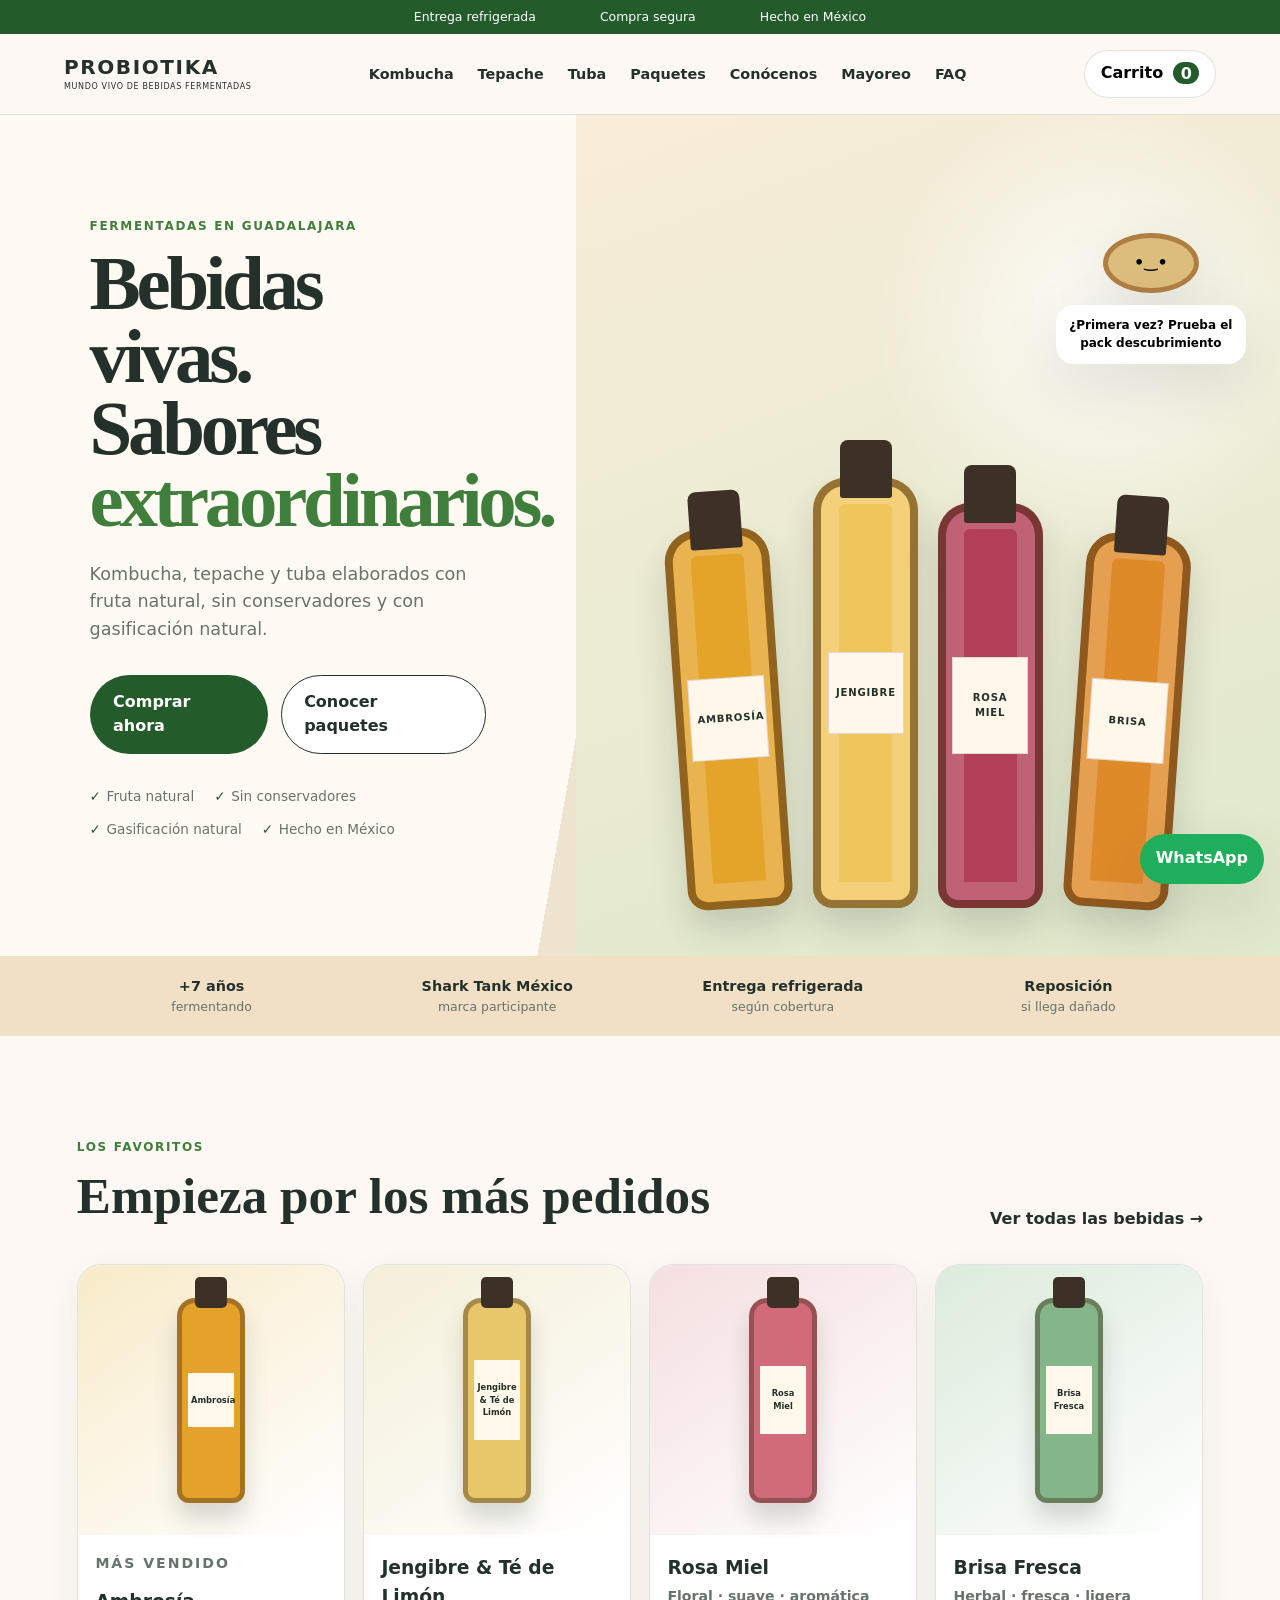
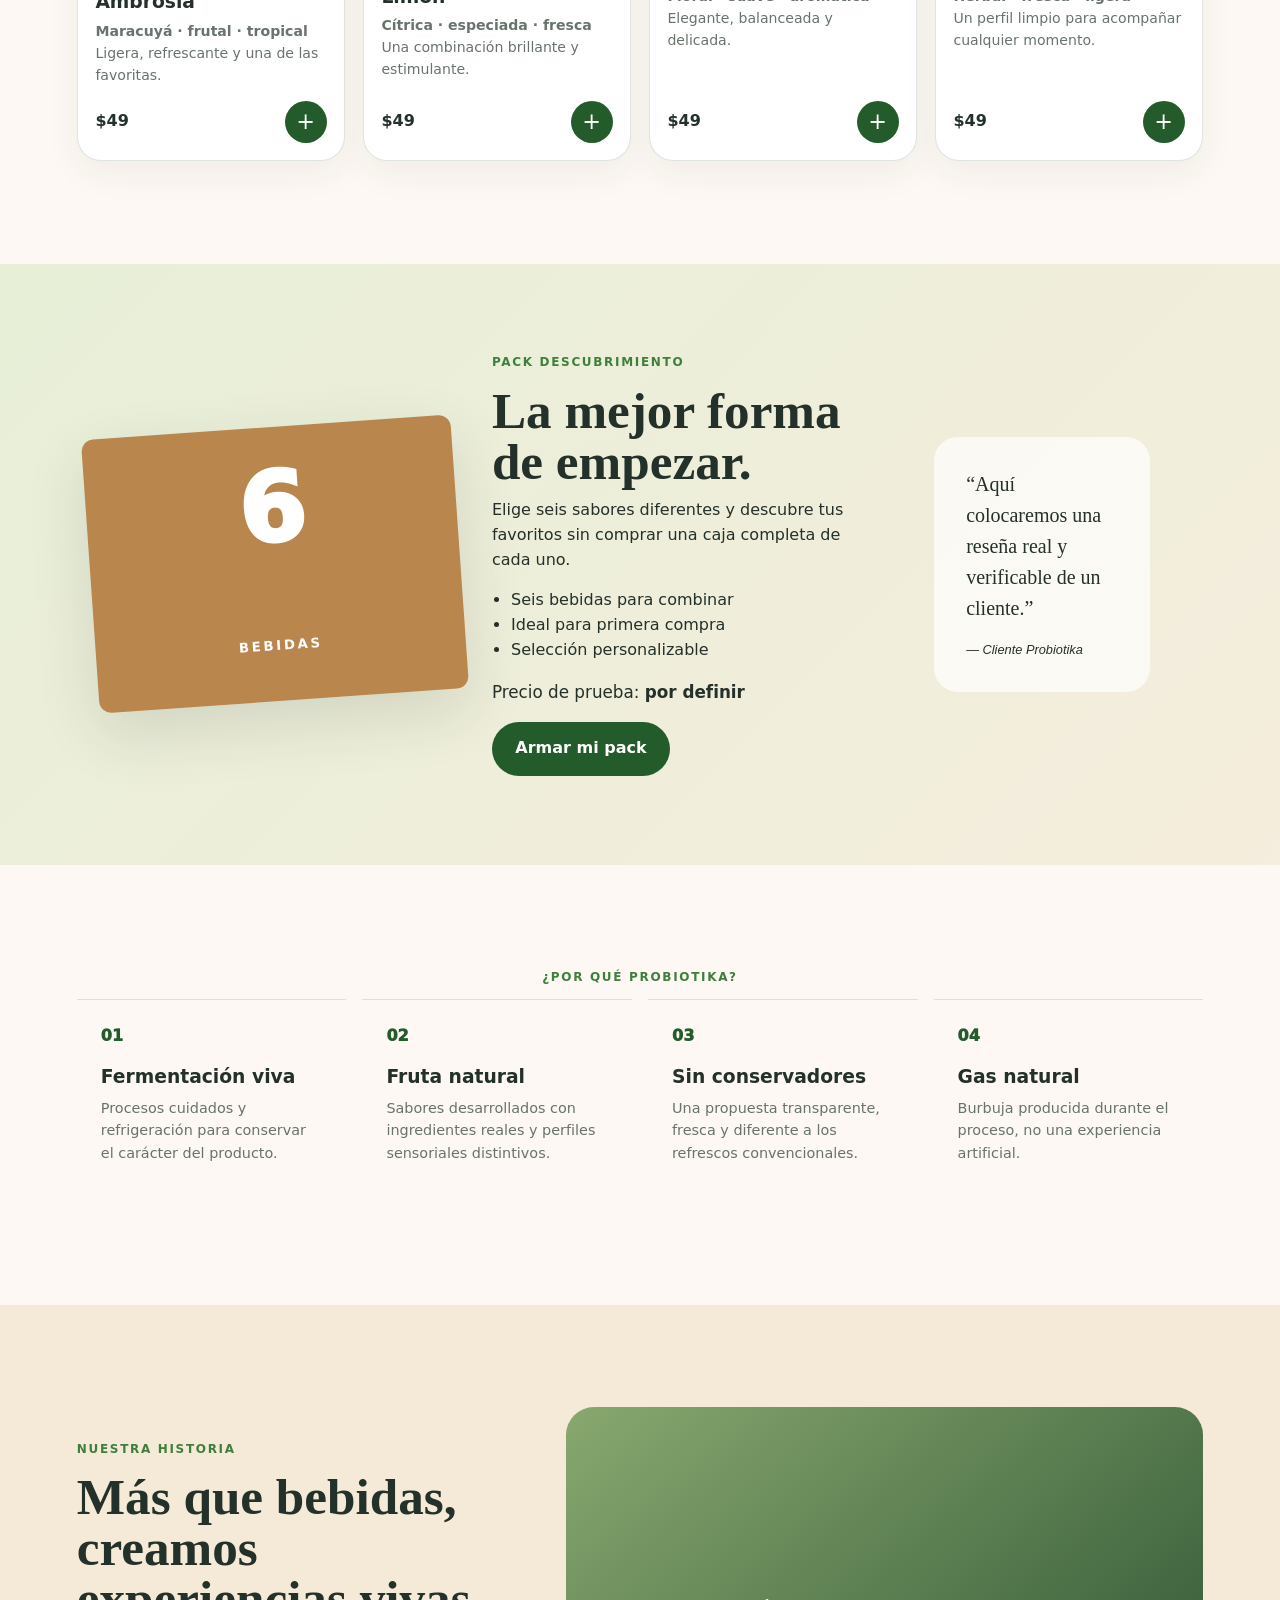
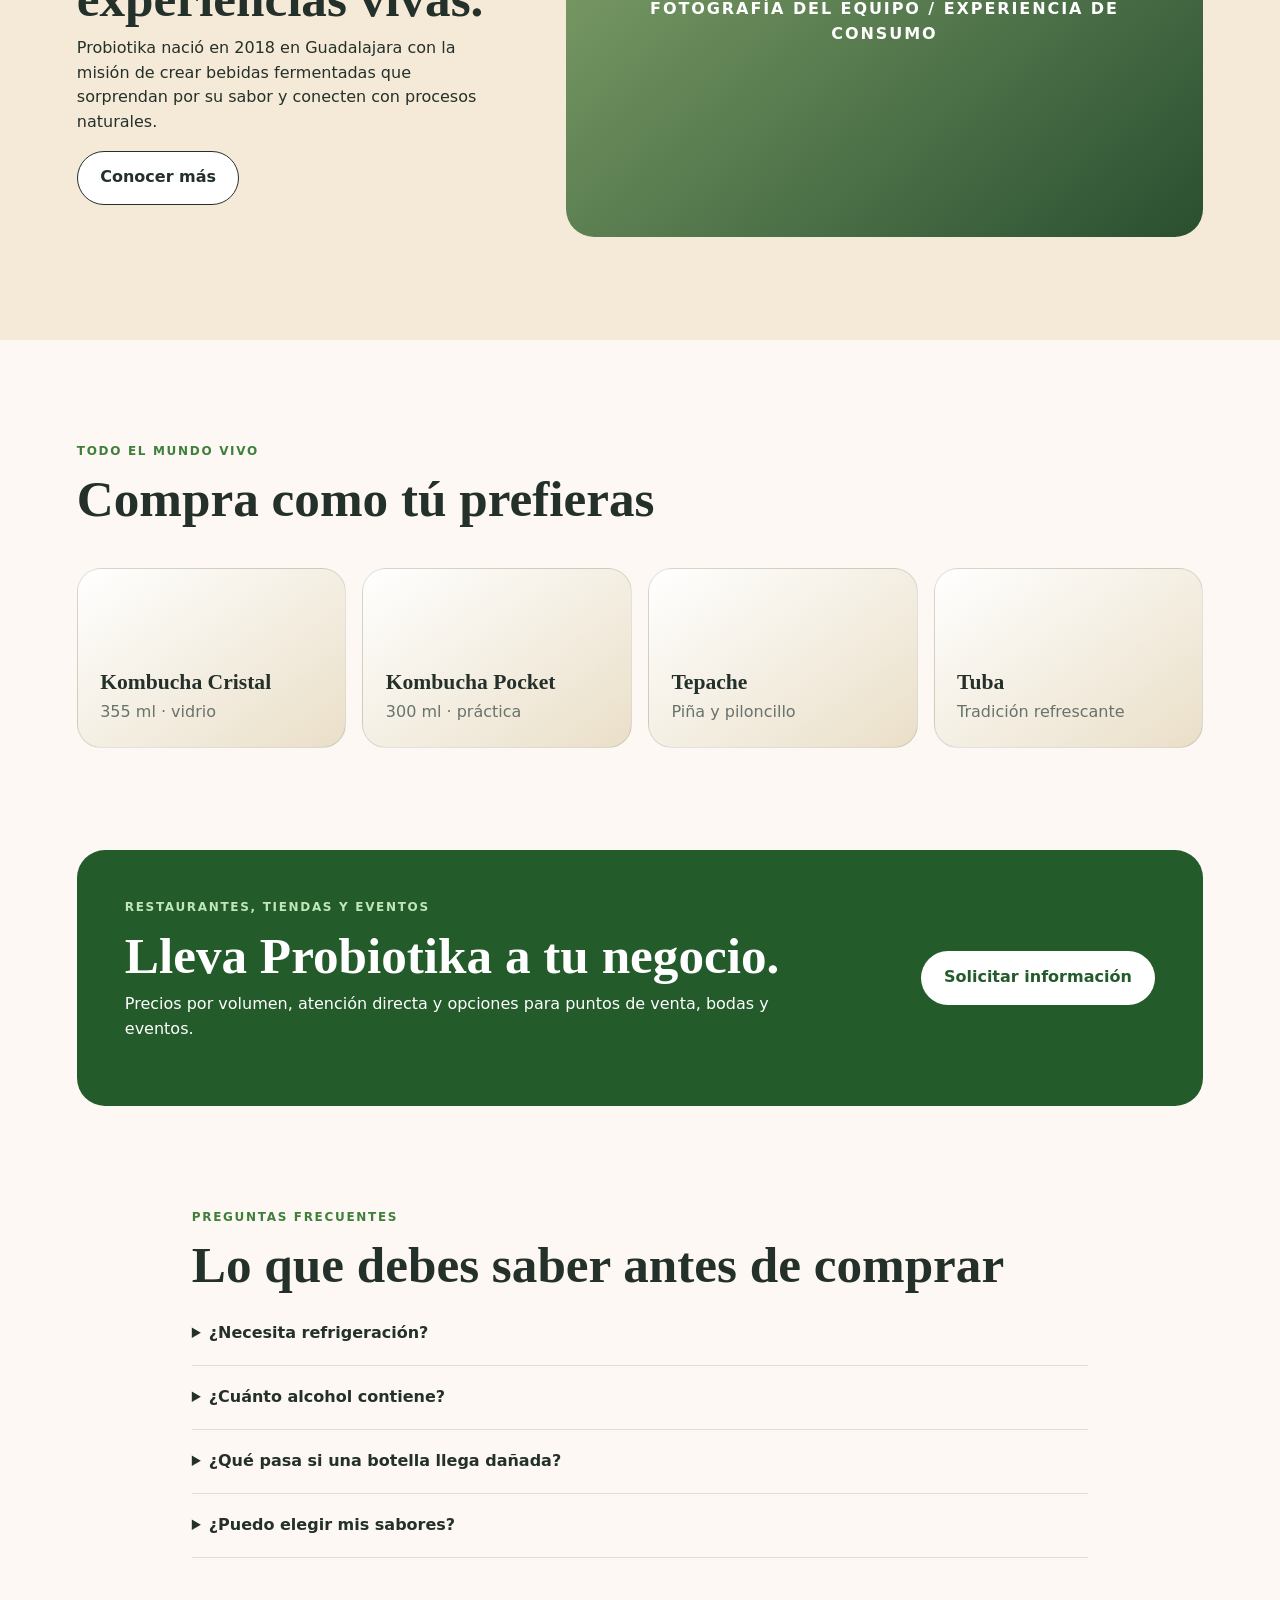
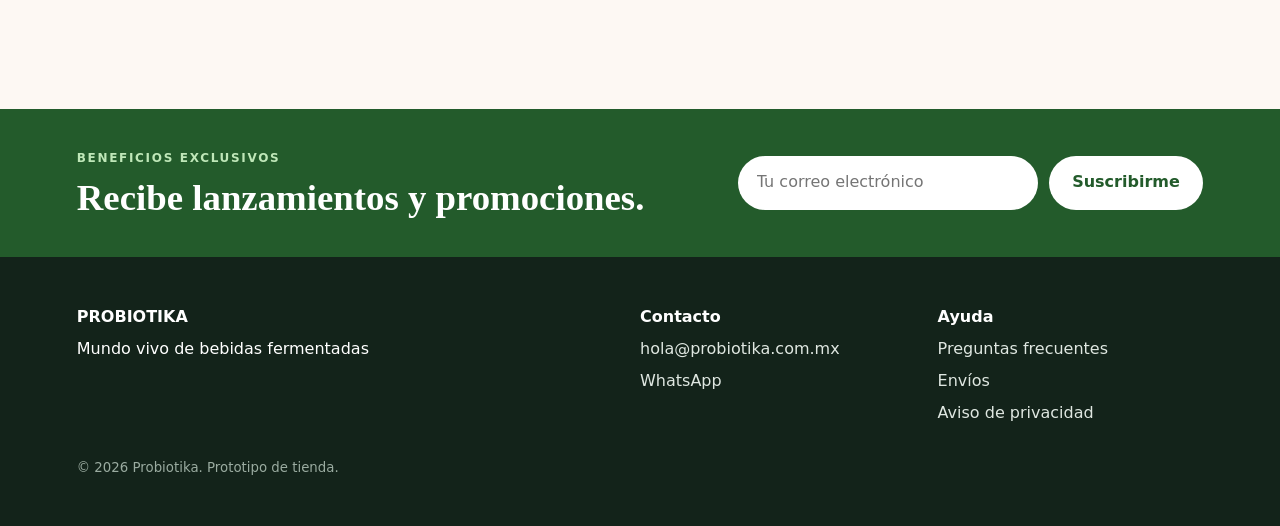
==== index.html @ bc0b6d1f "Primera versión tienda Probiotika" ====
<!doctype html>
<html lang="es-MX">
<head>
  <meta charset="utf-8">
  <meta name="viewport" content="width=device-width,initial-scale=1">
  <meta name="theme-color" content="#235b2b">
  <title>Probiotika | Bebidas vivas, sabores extraordinarios</title>
  <meta name="description" content="Kombucha, tepache y bebidas fermentadas elaboradas con fruta natural, sin conservadores y con gasificación natural.">
  <meta property="og:title" content="Probiotika | Bebidas vivas">
  <meta property="og:description" content="Descubre kombucha, tepache y bebidas fermentadas mexicanas.">
  <meta property="og:type" content="website">
  <link rel="stylesheet" href="assets/css/styles.css">
  <script defer src="assets/js/app.js"></script>
</head>
<body>
  <a class="skip-link" href="#contenido">Saltar al contenido</a>

  <div class="announcement">
    <span>Entrega refrigerada</span>
    <span>Compra segura</span>
    <span>Hecho en México</span>
  </div>

  <header class="site-header">
    <a class="brand" href="#inicio" aria-label="Probiotika, inicio">
      <strong>PROBIOTIKA</strong>
      <small>MUNDO VIVO DE BEBIDAS FERMENTADAS</small>
    </a>

    <button class="menu-button" id="menuButton" aria-expanded="false" aria-controls="mainNav">☰</button>

    <nav id="mainNav" class="main-nav" aria-label="Navegación principal">
      <a href="#favoritos">Kombucha</a>
      <a href="#categorias">Tepache</a>
      <a href="#categorias">Tuba</a>
      <a href="#pack">Paquetes</a>
      <a href="#historia">Conócenos</a>
      <a href="#mayoreo">Mayoreo</a>
      <a href="#faq">FAQ</a>
    </nav>

    <button class="cart-button" id="openCart" aria-label="Abrir carrito">
      Carrito <span id="cartCount">0</span>
    </button>
  </header>

  <main id="contenido">
    <section class="hero" id="inicio">
      <div class="hero-copy">
        <p class="eyebrow">FERMENTADAS EN GUADALAJARA</p>
        <h1>Bebidas vivas.<br>Sabores <em>extraordinarios.</em></h1>
        <p class="hero-description">
          Kombucha, tepache y tuba elaborados con fruta natural, sin conservadores
          y con gasificación natural.
        </p>

        <div class="hero-actions">
          <a class="button button-primary" href="#favoritos">Comprar ahora</a>
          <a class="button button-secondary" href="#pack">Conocer paquetes</a>
        </div>

        <ul class="hero-benefits" aria-label="Beneficios">
          <li>Fruta natural</li>
          <li>Sin conservadores</li>
          <li>Gasificación natural</li>
          <li>Hecho en México</li>
        </ul>
      </div>

      <div class="hero-visual" aria-label="Espacio para fotografía principal de botellas">
        <div class="bottle bottle-one"><span>AMBROSÍA</span></div>
        <div class="bottle bottle-two"><span>JENGIBRE</span></div>
        <div class="bottle bottle-three"><span>ROSA MIEL</span></div>
        <div class="bottle bottle-four"><span>BRISA</span></div>

        <button class="scobyto" id="scobyto" aria-label="Scobyto recomienda el pack descubrimiento">
          <span class="scobyto-face">•‿•</span>
          <span class="scobyto-message">¿Primera vez? Prueba el pack descubrimiento</span>
        </button>
      </div>
    </section>

    <section class="trust-strip" aria-label="Razones para confiar">
      <div><strong>+7 años</strong><span>fermentando</span></div>
      <div><strong>Shark Tank México</strong><span>marca participante</span></div>
      <div><strong>Entrega refrigerada</strong><span>según cobertura</span></div>
      <div><strong>Reposición</strong><span>si llega dañado</span></div>
    </section>

    <section class="section" id="favoritos">
      <div class="section-heading">
        <div>
          <p class="eyebrow">LOS FAVORITOS</p>
          <h2>Empieza por los más pedidos</h2>
        </div>
        <a href="#categorias">Ver todas las bebidas →</a>
      </div>

      <div class="product-grid" id="productGrid"></div>
    </section>

    <section class="pack-section" id="pack">
      <div class="pack-visual" aria-label="Espacio para fotografía del paquete descubrimiento">
        <div class="pack-box">
          <span>6</span>
          <small>BEBIDAS</small>
        </div>
      </div>
      <div class="pack-copy">
        <p class="eyebrow">PACK DESCUBRIMIENTO</p>
        <h2>La mejor forma de empezar.</h2>
        <p>Elige seis sabores diferentes y descubre tus favoritos sin comprar una caja completa de cada uno.</p>
        <ul>
          <li>Seis bebidas para combinar</li>
          <li>Ideal para primera compra</li>
          <li>Selección personalizable</li>
        </ul>
        <p class="pack-price">Precio de prueba: <strong>por definir</strong></p>
        <button class="button button-primary" data-add-pack>Armar mi pack</button>
      </div>
      <blockquote>
        “Aquí colocaremos una reseña real y verificable de un cliente.”
        <cite>— Cliente Probiotika</cite>
      </blockquote>
    </section>

    <section class="section benefits-section">
      <p class="eyebrow center">¿POR QUÉ PROBIOTIKA?</p>
      <div class="benefits-grid">
        <article><span>01</span><h3>Fermentación viva</h3><p>Procesos cuidados y refrigeración para conservar el carácter del producto.</p></article>
        <article><span>02</span><h3>Fruta natural</h3><p>Sabores desarrollados con ingredientes reales y perfiles sensoriales distintivos.</p></article>
        <article><span>03</span><h3>Sin conservadores</h3><p>Una propuesta transparente, fresca y diferente a los refrescos convencionales.</p></article>
        <article><span>04</span><h3>Gas natural</h3><p>Burbuja producida durante el proceso, no una experiencia artificial.</p></article>
      </div>
    </section>

    <section class="story-section" id="historia">
      <div>
        <p class="eyebrow">NUESTRA HISTORIA</p>
        <h2>Más que bebidas, creamos experiencias vivas.</h2>
        <p>Probiotika nació en 2018 en Guadalajara con la misión de crear bebidas fermentadas que sorprendan por su sabor y conecten con procesos naturales.</p>
        <a class="button button-secondary" href="#faq">Conocer más</a>
      </div>
      <div class="story-photo" aria-label="Espacio para fotografía real del equipo">
        <span>FOTOGRAFÍA DEL EQUIPO / EXPERIENCIA DE CONSUMO</span>
      </div>
    </section>

    <section class="section categories" id="categorias">
      <div class="section-heading">
        <div><p class="eyebrow">TODO EL MUNDO VIVO</p><h2>Compra como tú prefieras</h2></div>
      </div>
      <div class="category-grid">
        <a href="#favoritos"><strong>Kombucha Cristal</strong><span>355 ml · vidrio</span></a>
        <a href="#favoritos"><strong>Kombucha Pocket</strong><span>300 ml · práctica</span></a>
        <a href="#favoritos"><strong>Tepache</strong><span>Piña y piloncillo</span></a>
        <a href="#favoritos"><strong>Tuba</strong><span>Tradición refrescante</span></a>
      </div>
    </section>

    <section class="wholesale" id="mayoreo">
      <div>
        <p class="eyebrow">RESTAURANTES, TIENDAS Y EVENTOS</p>
        <h2>Lleva Probiotika a tu negocio.</h2>
        <p>Precios por volumen, atención directa y opciones para puntos de venta, bodas y eventos.</p>
      </div>
      <a class="button button-light" href="https://wa.me/523312523942?text=Hola%20Probiotika%2C%20quiero%20informaci%C3%B3n%20de%20mayoreo." target="_blank" rel="noopener">Solicitar información</a>
    </section>

    <section class="section faq" id="faq">
      <p class="eyebrow">PREGUNTAS FRECUENTES</p>
      <h2>Lo que debes saber antes de comprar</h2>
      <details><summary>¿Necesita refrigeración?</summary><p>Sí. La tienda mostrará instrucciones claras de conservación y cobertura de entrega refrigerada.</p></details>
      <details><summary>¿Cuánto alcohol contiene?</summary><p>La ficha definitiva mostrará el dato confirmado y la información regulatoria correspondiente.</p></details>
      <details><summary>¿Qué pasa si una botella llega dañada?</summary><p>La política propuesta contempla reposición, sujeta a evidencia y condiciones de entrega.</p></details>
      <details><summary>¿Puedo elegir mis sabores?</summary><p>Sí. El pack personalizable permitirá seleccionar la combinación antes de agregarla al carrito.</p></details>
    </section>

    <section class="newsletter">
      <div>
        <p class="eyebrow">BENEFICIOS EXCLUSIVOS</p>
        <h2>Recibe lanzamientos y promociones.</h2>
      </div>
      <form id="newsletterForm">
        <label class="sr-only" for="newsletterEmail">Correo electrónico</label>
        <input id="newsletterEmail" type="email" required placeholder="Tu correo electrónico">
        <button class="button button-light" type="submit">Suscribirme</button>
      </form>
    </section>
  </main>

  <footer>
    <div class="footer-brand">
      <strong>PROBIOTIKA</strong>
      <span>Mundo vivo de bebidas fermentadas</span>
    </div>
    <div><strong>Contacto</strong><a href="mailto:hola@probiotika.com.mx">hola@probiotika.com.mx</a><a href="https://wa.me/523312523942">WhatsApp</a></div>
    <div><strong>Ayuda</strong><a href="#faq">Preguntas frecuentes</a><a href="#">Envíos</a><a href="#">Aviso de privacidad</a></div>
    <small>© 2026 Probiotika. Prototipo de tienda.</small>
  </footer>

  <aside class="cart-drawer" id="cartDrawer" aria-hidden="true">
    <div class="cart-header">
      <h2>Tu carrito</h2>
      <button id="closeCart" aria-label="Cerrar carrito">×</button>
    </div>
    <div id="cartItems" class="cart-items"></div>
    <div class="cart-footer">
      <p>Subtotal <strong id="cartTotal">$0 MXN</strong></p>
      <button class="button button-primary" id="checkoutButton">Continuar compra</button>
      <small>En la tienda final, este botón conectará con Shopify Checkout.</small>
    </div>
  </aside>
  <div class="drawer-overlay" id="drawerOverlay"></div>

  <a class="whatsapp-float" href="https://wa.me/523312523942?text=Hola%20Probiotika%2C%20tengo%20una%20duda%20sobre%20la%20tienda." target="_blank" rel="noopener">WhatsApp</a>
</body>
</html>
---- assets/css/styles.css ----
:root{
  --green:#235b2b;
  --green-2:#3f7f3b;
  --mint:#8bcb85;
  --cream:#fdf8f3;
  --beige:#f1e0c6;
  --ink:#24302a;
  --muted:#68736c;
  --gold:#d89a2b;
  --white:#fff;
  --border:rgba(36,48,42,.13);
  --shadow:0 22px 60px rgba(36,48,42,.13);
  --radius:28px;
}
*{box-sizing:border-box}
html{scroll-behavior:smooth}
body{margin:0;background:var(--cream);color:var(--ink);font-family:Inter,system-ui,-apple-system,BlinkMacSystemFont,"Segoe UI",sans-serif;line-height:1.55}
button,input{font:inherit}
a{color:inherit}
.skip-link{position:absolute;left:-9999px}.skip-link:focus{left:1rem;top:1rem;z-index:999;background:#fff;padding:.75rem}
.sr-only{position:absolute;width:1px;height:1px;padding:0;margin:-1px;overflow:hidden;clip:rect(0,0,0,0);white-space:nowrap;border:0}
.announcement{min-height:34px;background:var(--green);color:white;display:flex;justify-content:center;gap:clamp(1rem,5vw,4rem);align-items:center;padding:.4rem 1rem;font-size:.78rem}
.site-header{position:sticky;top:0;z-index:50;display:grid;grid-template-columns:auto 1fr auto;align-items:center;gap:2rem;padding:1rem clamp(1rem,5vw,4rem);background:rgba(253,248,243,.94);backdrop-filter:blur(14px);border-bottom:1px solid var(--border)}
.brand{text-decoration:none;display:flex;flex-direction:column;line-height:1}.brand strong{font-size:1.25rem;letter-spacing:.08em}.brand small{font-size:.5rem;margin-top:.35rem;letter-spacing:.08em}
.main-nav{display:flex;justify-content:center;gap:1.5rem}.main-nav a{text-decoration:none;font-weight:650;font-size:.9rem}.main-nav a:hover{color:var(--green-2)}
.menu-button{display:none;border:0;background:transparent;font-size:1.5rem}
.cart-button{border:1px solid var(--border);background:white;border-radius:999px;padding:.65rem 1rem;font-weight:800;cursor:pointer}.cart-button span{background:var(--green);color:white;border-radius:999px;padding:.1rem .45rem;margin-left:.3rem}
.hero{min-height:680px;display:grid;grid-template-columns:minmax(0, .9fr) minmax(500px,1.1fr);align-items:stretch;background:linear-gradient(100deg,#fffaf4 0 48%,#efe4cf 48%);overflow:hidden}
.hero-copy{padding:clamp(4rem,8vw,8rem) clamp(2rem,7vw,7rem);align-self:center}
.eyebrow{font-size:.75rem;font-weight:900;letter-spacing:.14em;color:var(--green-2);margin:0 0 .8rem}.center{text-align:center}
h1,h2,h3,p{margin-top:0}h1,h2{font-family:Georgia,"Times New Roman",serif}
h1{font-size:clamp(3.5rem,6vw,6.3rem);line-height:.94;letter-spacing:-.055em;margin-bottom:1.5rem}
h1 em{font-style:normal;color:var(--green-2)}
.hero-description{font-size:1.1rem;max-width:560px;color:var(--muted)}
.hero-actions{display:flex;gap:.8rem;margin:2rem 0}.button{display:inline-flex;justify-content:center;align-items:center;border-radius:999px;padding:.85rem 1.4rem;text-decoration:none;font-weight:850;border:1px solid transparent;cursor:pointer}.button-primary{background:var(--green);color:white}.button-primary:hover{background:#194a20}.button-secondary{border-color:var(--ink);background:white}.button-light{background:white;color:var(--green)}
.hero-benefits{list-style:none;padding:0;display:flex;flex-wrap:wrap;gap:.75rem 1.25rem;color:var(--muted);font-size:.85rem}.hero-benefits li::before{content:"✓";color:var(--green);font-weight:900;margin-right:.35rem}
.hero-visual{position:relative;min-height:680px;display:flex;align-items:flex-end;justify-content:center;gap:1.2rem;padding:4rem 3rem 3rem;background:radial-gradient(circle at 75% 25%,rgba(255,255,255,.85),transparent 28%),linear-gradient(160deg,#f8edd9,#dfe9cc)}
.bottle{width:105px;height:410px;border-radius:32px 32px 20px 20px;border:8px solid rgba(77,49,22,.55);box-shadow:inset 0 0 0 18px rgba(255,255,255,.18),0 20px 35px rgba(42,55,43,.18);display:flex;align-items:center;justify-content:center;position:relative;transform-origin:bottom}.bottle::before{content:"";position:absolute;top:-46px;width:52px;height:58px;border-radius:8px 8px 3px 3px;background:#3d3027}.bottle span{background:#fff7ea;border:1px solid rgba(0,0,0,.12);width:86%;padding:2rem .4rem;text-align:center;font-size:.63rem;font-weight:900;letter-spacing:.08em}
.bottle-one{height:380px;background:#e4a329;transform:rotate(-4deg)}.bottle-two{height:430px;background:#f0c65c}.bottle-three{height:405px;background:#b33e57}.bottle-four{height:375px;background:#df8a29;transform:rotate(4deg)}
.scobyto{position:absolute;right:4%;top:14%;border:0;background:transparent;cursor:pointer;display:flex;flex-direction:column;align-items:center;animation:float 3.2s ease-in-out infinite}.scobyto-face{width:96px;height:60px;border-radius:50%;display:grid;place-items:center;background:#ddbd7c;border:5px solid #af7e42;font-weight:900;box-shadow:var(--shadow)}.scobyto-message{margin-top:.7rem;max-width:190px;background:white;border-radius:18px;padding:.7rem;font-size:.75rem;font-weight:800;box-shadow:var(--shadow)}
@keyframes float{50%{transform:translateY(-8px) rotate(2deg)}}
.trust-strip{display:grid;grid-template-columns:repeat(4,1fr);background:var(--beige);padding:1.2rem clamp(1rem,6vw,6rem);gap:1rem}.trust-strip div{display:flex;flex-direction:column;text-align:center}.trust-strip strong{font-size:.9rem}.trust-strip span{color:var(--muted);font-size:.78rem}
.section{padding:clamp(4rem,8vw,7rem) clamp(1rem,6vw,6rem)}.section-heading{display:flex;justify-content:space-between;align-items:end;gap:1rem;margin-bottom:2rem}.section-heading h2,.pack-copy h2,.story-section h2,.faq h2,.newsletter h2,.wholesale h2{font-size:clamp(2.3rem,4vw,4.2rem);line-height:1;margin-bottom:.7rem}.section-heading a{text-decoration:none;font-weight:800}
.product-grid{display:grid;grid-template-columns:repeat(4,1fr);gap:1.1rem}.product-card{background:white;border:1px solid var(--border);border-radius:24px;overflow:hidden;display:flex;flex-direction:column;box-shadow:0 12px 35px rgba(36,48,42,.06)}.product-image{height:270px;display:grid;place-items:center;background:linear-gradient(145deg,var(--product-bg),#fff)}.mini-bottle{width:68px;height:205px;border-radius:18px 18px 12px 12px;background:var(--product-color);border:5px solid rgba(67,44,24,.4);position:relative;display:grid;place-items:center;box-shadow:0 16px 22px rgba(36,48,42,.17)}.mini-bottle::before{content:"";position:absolute;top:-26px;width:32px;height:31px;background:#3d3027;border-radius:5px}.mini-bottle span{width:80%;background:#fff8eb;padding:1.3rem .2rem;text-align:center;font-size:.52rem;font-weight:900}
.product-copy{padding:1.1rem;display:flex;flex-direction:column;flex:1}.product-copy h3{margin-bottom:.3rem}.product-copy p{color:var(--muted);font-size:.88rem}.product-bottom{margin-top:auto;display:flex;align-items:center;justify-content:space-between}.add-button{width:42px;height:42px;border-radius:50%;border:0;background:var(--green);color:white;font-size:1.4rem;cursor:pointer}
.pack-section{display:grid;grid-template-columns:1fr 1fr .8fr;gap:2rem;align-items:center;padding:clamp(3rem,7vw,6rem);background:linear-gradient(135deg,#e7efd7,#f5eddd)}.pack-visual{display:grid;place-items:center}.pack-box{width:min(100%,380px);aspect-ratio:1.35;background:#b9864e;border-radius:12px;box-shadow:var(--shadow);display:grid;place-items:center;transform:rotate(-4deg);color:white}.pack-box span{font-size:6rem;font-weight:950;line-height:.8}.pack-box small{font-weight:900;letter-spacing:.2em}.pack-copy ul{padding-left:1.2rem}.pack-price{font-size:1.05rem}.pack-section blockquote{background:rgba(255,255,255,.7);border-radius:24px;padding:2rem;font-family:Georgia,serif;font-size:1.25rem}.pack-section cite{display:block;margin-top:1rem;font-family:Inter,sans-serif;font-size:.8rem}
.benefits-grid{display:grid;grid-template-columns:repeat(4,1fr);gap:1rem}.benefits-grid article{padding:1.5rem;border-top:1px solid var(--border)}.benefits-grid span{font-weight:950;color:var(--green)}.benefits-grid h3{margin:.8rem 0 .4rem}.benefits-grid p{color:var(--muted);font-size:.9rem}
.story-section{display:grid;grid-template-columns:.8fr 1.2fr;align-items:center;gap:4rem;padding:clamp(4rem,8vw,7rem) clamp(1rem,6vw,6rem);background:#f5ead8}.story-photo{min-height:430px;border-radius:var(--radius);display:grid;place-items:center;text-align:center;padding:2rem;background:linear-gradient(140deg,#88a86f,#294f30);color:white;font-weight:900;letter-spacing:.12em}
.category-grid{display:grid;grid-template-columns:repeat(4,1fr);gap:1rem}.category-grid a{min-height:180px;border-radius:24px;padding:1.4rem;text-decoration:none;display:flex;flex-direction:column;justify-content:flex-end;background:linear-gradient(145deg,#fff,#eadfc8);border:1px solid var(--border)}.category-grid strong{font-family:Georgia,serif;font-size:1.35rem}.category-grid span{color:var(--muted)}
.wholesale{margin:0 clamp(1rem,6vw,6rem);padding:3rem;border-radius:var(--radius);display:flex;justify-content:space-between;align-items:center;gap:2rem;background:var(--green);color:white}.wholesale .eyebrow{color:#bfe7b8}.wholesale p{max-width:650px}
.faq{max-width:1050px;margin:auto}.faq details{border-bottom:1px solid var(--border);padding:1.2rem 0}.faq summary{cursor:pointer;font-weight:850}.faq details p{color:var(--muted);padding-top:1rem}
.newsletter{margin-top:3rem;background:var(--green);color:white;padding:2.5rem clamp(1rem,6vw,6rem);display:flex;justify-content:space-between;align-items:center;gap:2rem}.newsletter .eyebrow{color:#bfe7b8}.newsletter h2{font-size:2.3rem;margin:0}.newsletter form{display:flex;gap:.7rem}.newsletter input{min-width:300px;border:0;border-radius:999px;padding:.9rem 1.2rem}
footer{background:#13231a;color:white;padding:3rem clamp(1rem,6vw,6rem);display:grid;grid-template-columns:2fr 1fr 1fr;gap:2rem}footer div{display:flex;flex-direction:column;gap:.45rem}footer a{color:#dfe7e1;text-decoration:none}footer small{grid-column:1/-1;color:#9aaba0}
.whatsapp-float{position:fixed;right:1rem;bottom:1rem;z-index:45;background:#1fae5b;color:white;padding:.8rem 1rem;border-radius:999px;text-decoration:none;font-weight:900;box-shadow:var(--shadow)}
.cart-drawer{position:fixed;right:0;top:0;width:min(430px,100%);height:100dvh;background:white;z-index:101;transform:translateX(100%);transition:.3s ease;display:flex;flex-direction:column}.cart-drawer.is-open{transform:translateX(0)}.cart-header,.cart-footer{padding:1.3rem;border-bottom:1px solid var(--border)}.cart-header{display:flex;justify-content:space-between}.cart-header button{border:0;background:transparent;font-size:2rem}.cart-items{padding:1.3rem;overflow:auto;flex:1}.cart-item{display:grid;grid-template-columns:1fr auto;gap:.5rem;padding:1rem 0;border-bottom:1px solid var(--border)}.cart-item button{border:0;background:transparent;color:#a13535;cursor:pointer}.cart-footer{border-top:1px solid var(--border);border-bottom:0}.cart-footer .button{width:100%}.cart-footer small{display:block;color:var(--muted);margin-top:.6rem}.drawer-overlay{position:fixed;inset:0;background:rgba(0,0,0,.4);z-index:100;opacity:0;pointer-events:none;transition:.3s}.drawer-overlay.is-open{opacity:1;pointer-events:auto}
.toast{position:fixed;left:50%;bottom:2rem;transform:translateX(-50%);background:var(--ink);color:white;border-radius:999px;padding:.8rem 1rem;z-index:150}
@media(max-width:1000px){
  .main-nav{display:none;position:absolute;top:100%;left:0;right:0;background:var(--cream);padding:1rem;flex-direction:column;border-bottom:1px solid var(--border)}.main-nav.is-open{display:flex}.menu-button{display:block;order:-1}.site-header{grid-template-columns:auto 1fr auto}.brand{justify-self:center}
  .hero{grid-template-columns:1fr;background:#fffaf4}.hero-visual{min-height:540px}.product-grid,.benefits-grid,.category-grid{grid-template-columns:repeat(2,1fr)}.pack-section{grid-template-columns:1fr 1fr}.pack-section blockquote{grid-column:1/-1}.story-section{grid-template-columns:1fr}.trust-strip{grid-template-columns:repeat(2,1fr)}
}
@media(max-width:620px){
  .announcement span:nth-child(2){display:none}.site-header{padding:.8rem 1rem;gap:.5rem}.brand small{display:none}.cart-button{font-size:0;padding:.55rem}.cart-button::before{content:"Carrito";font-size:.72rem}.hero-copy{padding:3.8rem 1.2rem 2rem;text-align:center}.hero-actions{justify-content:center;flex-direction:column}.hero-benefits{justify-content:center}.hero-visual{min-height:390px;padding:3rem .5rem 2rem;gap:.45rem}.bottle{width:62px;height:230px;border-width:5px}.bottle::before{top:-29px;width:30px;height:35px}.bottle-one{height:215px}.bottle-two{height:245px}.bottle-three{height:230px}.bottle-four{height:210px}.scobyto{right:2%;top:5%;transform:scale(.78)}.scobyto-message{display:none}
  h1{font-size:3.5rem}.section{padding:4rem 1rem}.product-grid,.benefits-grid,.category-grid{grid-template-columns:1fr}.product-image{height:220px}.pack-section{grid-template-columns:1fr;padding:4rem 1rem}.story-section{padding:4rem 1rem;gap:2rem}.wholesale,.newsletter{margin:0;border-radius:0;flex-direction:column;align-items:flex-start;padding:2.5rem 1rem}.newsletter form{width:100%;flex-direction:column}.newsletter input{min-width:0;width:100%}footer{grid-template-columns:1fr;padding:3rem 1rem}.trust-strip{grid-template-columns:1fr 1fr;padding:1rem}.section-heading{align-items:flex-start;flex-direction:column}
}
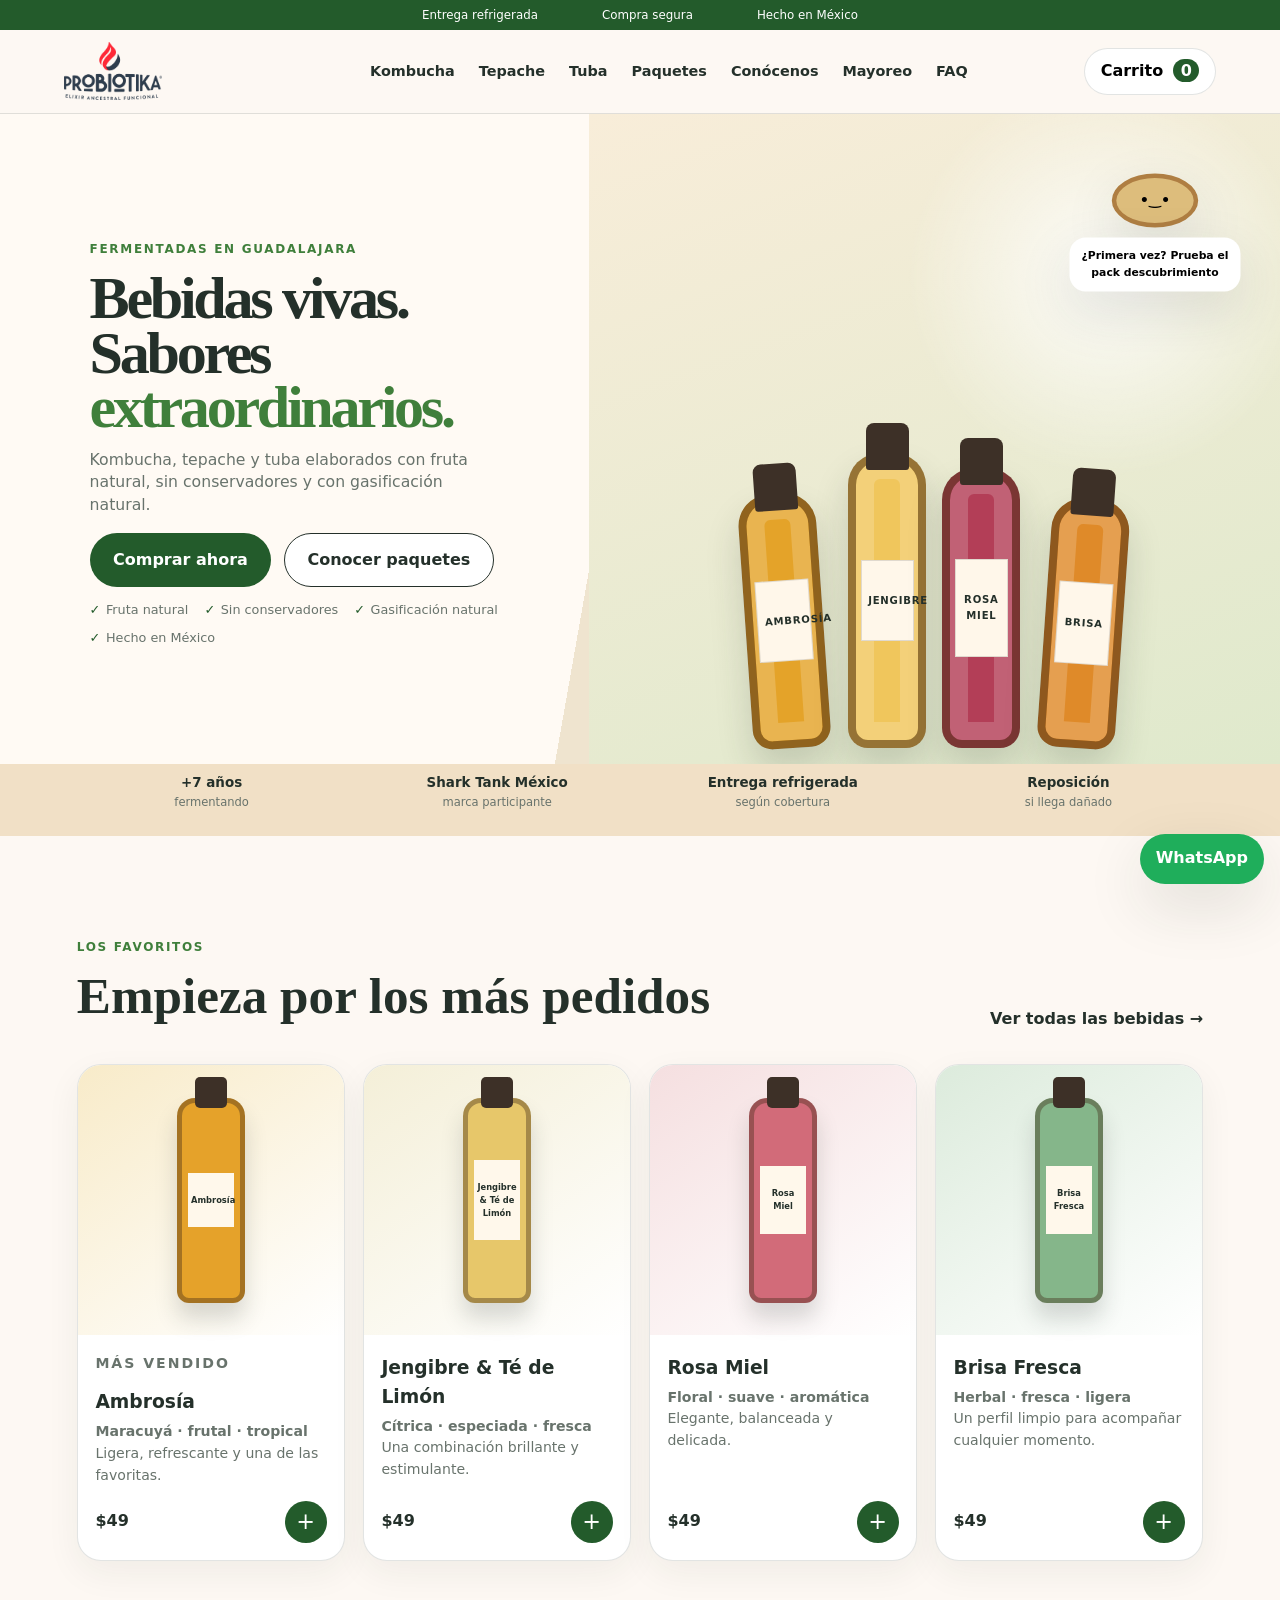
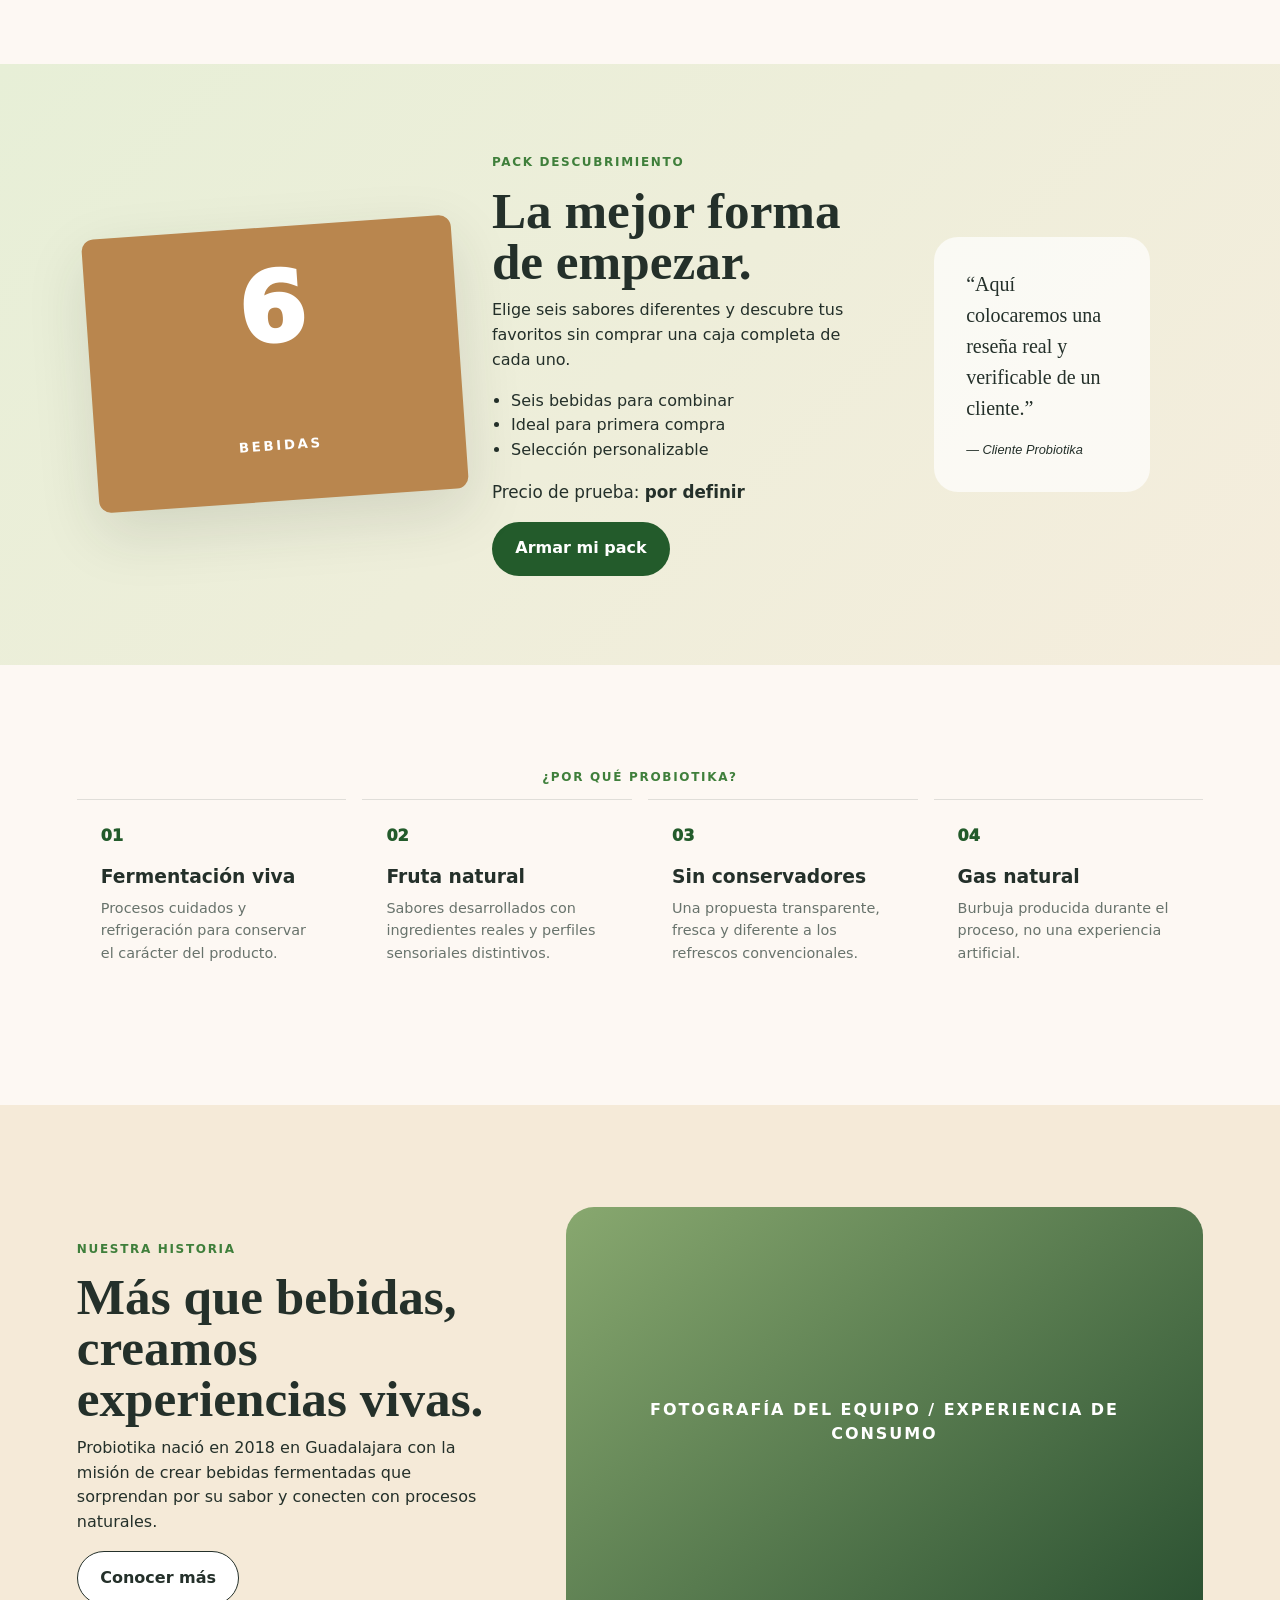
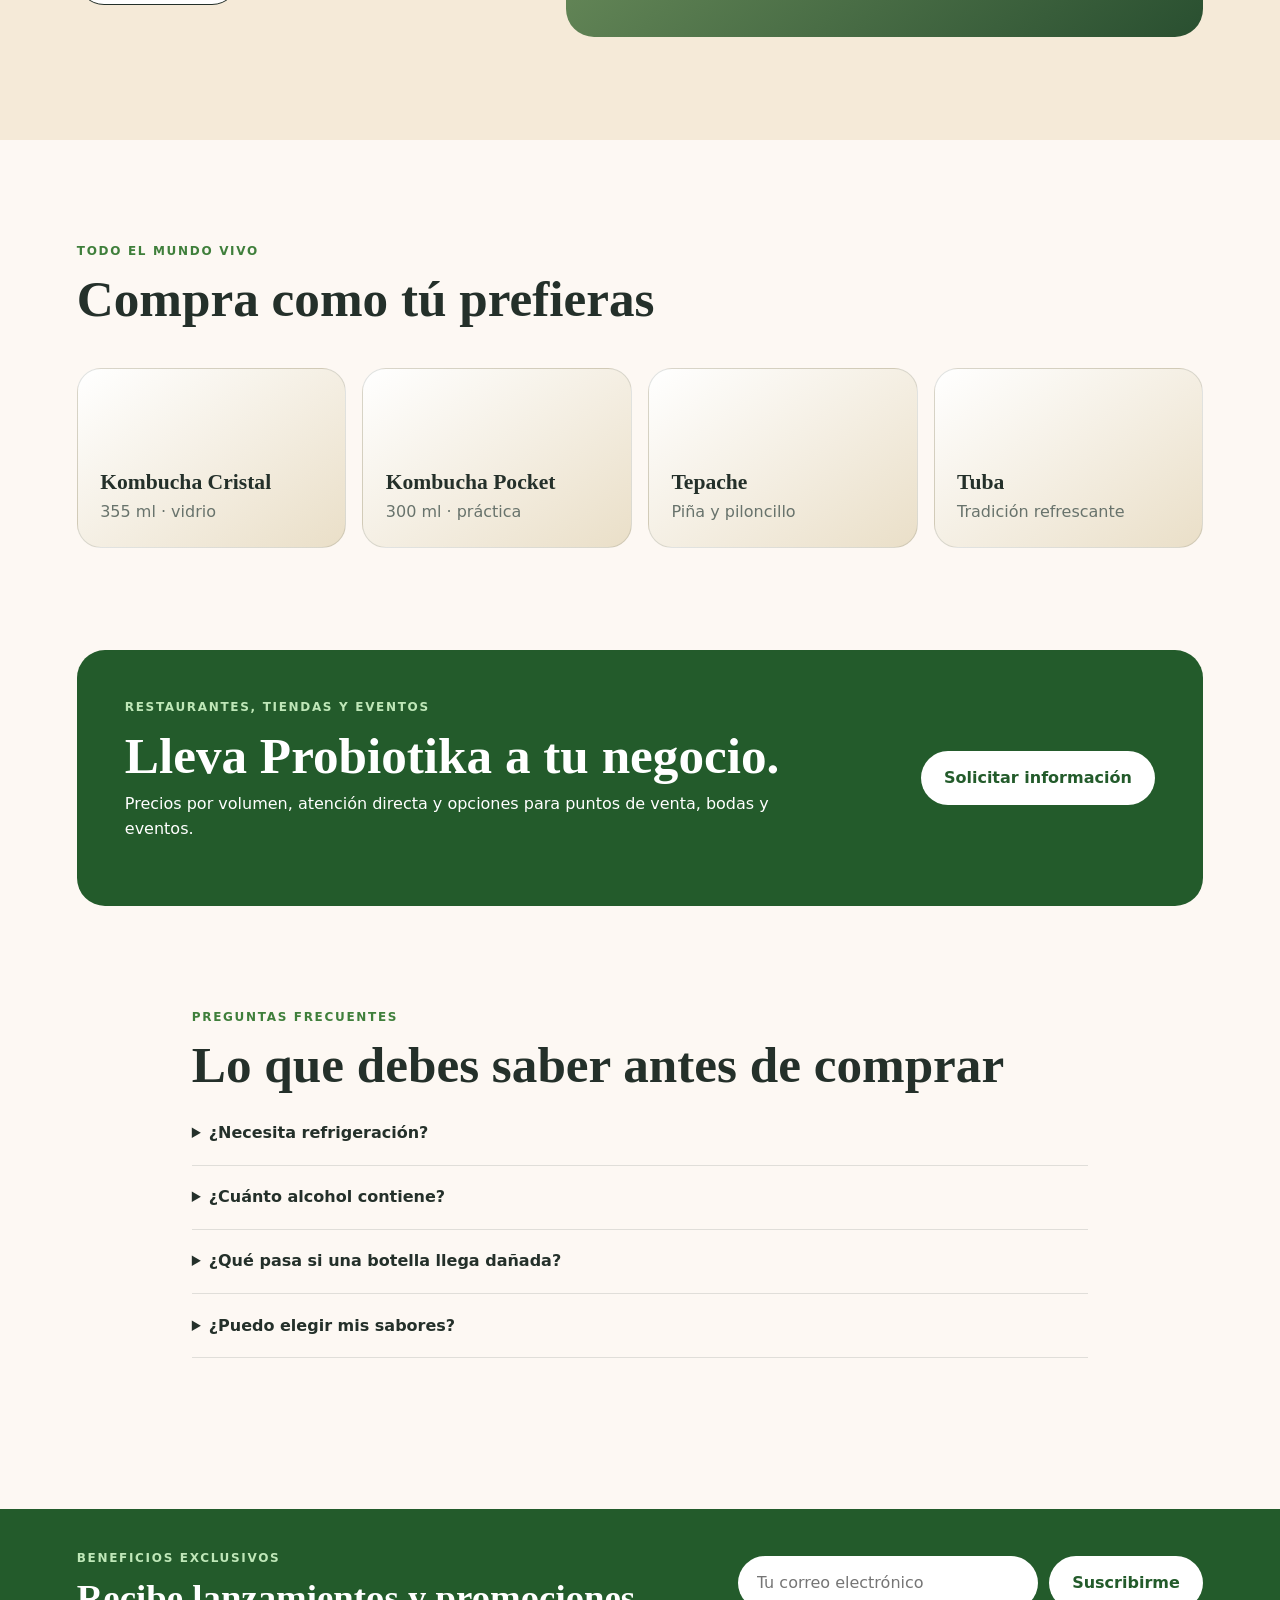
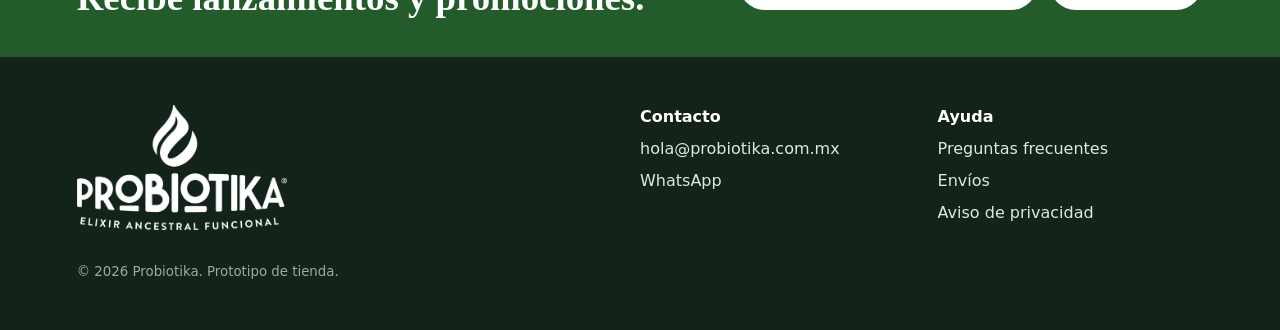
==== commit 70aab759: "Add files via upload" ====
--- a/index.html
+++ b/index.html
@@ -22,9 +22,8 @@
   </div>
 
   <header class="site-header">
-    <a class="brand" href="#inicio" aria-label="Probiotika, inicio">
-      <strong>PROBIOTIKA</strong>
-      <small>MUNDO VIVO DE BEBIDAS FERMENTADAS</small>
+    <a class="brand brand-logo" href="#inicio" aria-label="Probiotika, inicio">
+      <img src="assets/images/logo-probiotika.png" alt="Probiotika · Elixir ancestral funcional">
     </a>
 
     <button class="menu-button" id="menuButton" aria-expanded="false" aria-controls="mainNav">☰</button>
@@ -191,8 +190,7 @@
 
   <footer>
     <div class="footer-brand">
-      <strong>PROBIOTIKA</strong>
-      <span>Mundo vivo de bebidas fermentadas</span>
+      <img src="assets/images/logo-probiotika.png" alt="Probiotika · Elixir ancestral funcional">
     </div>
     <div><strong>Contacto</strong><a href="mailto:hola@probiotika.com.mx">hola@probiotika.com.mx</a><a href="https://wa.me/523312523942">WhatsApp</a></div>
     <div><strong>Ayuda</strong><a href="#faq">Preguntas frecuentes</a><a href="#">Envíos</a><a href="#">Aviso de privacidad</a></div>
--- a/assets/css/styles.css
+++ b/assets/css/styles.css
@@ -62,3 +62,313 @@
   .announcement span:nth-child(2){display:none}.site-header{padding:.8rem 1rem;gap:.5rem}.brand small{display:none}.cart-button{font-size:0;padding:.55rem}.cart-button::before{content:"Carrito";font-size:.72rem}.hero-copy{padding:3.8rem 1.2rem 2rem;text-align:center}.hero-actions{justify-content:center;flex-direction:column}.hero-benefits{justify-content:center}.hero-visual{min-height:390px;padding:3rem .5rem 2rem;gap:.45rem}.bottle{width:62px;height:230px;border-width:5px}.bottle::before{top:-29px;width:30px;height:35px}.bottle-one{height:215px}.bottle-two{height:245px}.bottle-three{height:230px}.bottle-four{height:210px}.scobyto{right:2%;top:5%;transform:scale(.78)}.scobyto-message{display:none}
   h1{font-size:3.5rem}.section{padding:4rem 1rem}.product-grid,.benefits-grid,.category-grid{grid-template-columns:1fr}.product-image{height:220px}.pack-section{grid-template-columns:1fr;padding:4rem 1rem}.story-section{padding:4rem 1rem;gap:2rem}.wholesale,.newsletter{margin:0;border-radius:0;flex-direction:column;align-items:flex-start;padding:2.5rem 1rem}.newsletter form{width:100%;flex-direction:column}.newsletter input{min-width:0;width:100%}footer{grid-template-columns:1fr;padding:3rem 1rem}.trust-strip{grid-template-columns:1fr 1fr;padding:1rem}.section-heading{align-items:flex-start;flex-direction:column}
 }
+
+
+/* =========================================================
+   V2 — HERO DESKTOP COMPACTO Y TRUST STRIP ABOVE THE FOLD
+   ========================================================= */
+@media (min-width: 1001px) {
+  .announcement {
+    min-height: 30px;
+    padding: .28rem 1rem;
+    font-size: .74rem;
+  }
+
+  .site-header {
+    padding-top: .78rem;
+    padding-bottom: .78rem;
+  }
+
+  .hero {
+    min-height: 0;
+    height: calc(100vh - 108px);
+    max-height: 760px;
+    grid-template-columns: minmax(0, .92fr) minmax(480px, 1.08fr);
+  }
+
+  .hero-copy {
+    padding-top: clamp(2.4rem, 5vh, 4.4rem);
+    padding-bottom: clamp(2rem, 4vh, 3.6rem);
+  }
+
+  h1 {
+    font-size: clamp(3.55rem, 5.4vw, 5.7rem);
+    line-height: .92;
+    margin-bottom: 1rem;
+  }
+
+  .hero-description {
+    font-size: 1.02rem;
+    margin-bottom: 0;
+  }
+
+  .hero-actions {
+    margin: 1.35rem 0 1.1rem;
+  }
+
+  .hero-benefits {
+    margin-top: .35rem;
+  }
+
+  .hero-visual {
+    min-height: 0;
+    height: 100%;
+    padding-top: 2.4rem;
+    padding-bottom: 1.5rem;
+    gap: 1rem;
+  }
+
+  .bottle {
+    width: 92px;
+    height: 340px;
+  }
+
+  .bottle-one { height: 320px; }
+  .bottle-two { height: 365px; }
+  .bottle-three { height: 345px; }
+  .bottle-four { height: 315px; }
+
+  .scobyto {
+    top: 8%;
+    right: 3.5%;
+    transform: scale(.9);
+  }
+
+  .trust-strip {
+    min-height: 72px;
+    padding-top: .72rem;
+    padding-bottom: .72rem;
+  }
+
+  .trust-strip strong {
+    font-size: .84rem;
+  }
+
+  .trust-strip span {
+    font-size: .72rem;
+  }
+}
+
+/* Laptop compact tuning */
+@media (min-width: 1001px) and (max-height: 780px) {
+  .hero {
+    height: calc(100vh - 102px);
+    max-height: 680px;
+  }
+
+  .hero-copy {
+    padding-top: 2rem;
+    padding-bottom: 1.6rem;
+  }
+
+  h1 {
+    font-size: clamp(3.2rem, 5vw, 5rem);
+  }
+
+  .hero-description {
+    max-width: 500px;
+  }
+
+  .hero-actions {
+    margin: 1rem 0 .85rem;
+  }
+
+  .bottle {
+    width: 84px;
+    height: 300px;
+  }
+
+  .bottle-one { height: 280px; }
+  .bottle-two { height: 325px; }
+  .bottle-three { height: 308px; }
+  .bottle-four { height: 275px; }
+
+  .scobyto {
+    transform: scale(.82);
+  }
+}
+
+/* Mobile keeps the original stacked commercial layout */
+@media (max-width: 1000px) {
+  .hero {
+    height: auto;
+    max-height: none;
+  }
+}
+
+
+/* =========================================================
+   V3 — HERO + TRUST STRIP COMPLETOS EN EL PRIMER PANTALLAZO
+   ========================================================= */
+@media (min-width: 1001px) {
+  .hero {
+    height: calc(100vh - 176px) !important;
+    min-height: 500px !important;
+    max-height: 650px !important;
+  }
+
+  .hero-copy {
+    padding-top: clamp(1.7rem, 3.8vh, 3rem) !important;
+    padding-bottom: clamp(1.3rem, 2.8vh, 2.3rem) !important;
+  }
+
+  h1 {
+    font-size: clamp(3.25rem, 4.7vw, 5rem) !important;
+    line-height: .91 !important;
+    margin-bottom: .85rem !important;
+  }
+
+  .hero-description {
+    font-size: .98rem !important;
+    line-height: 1.45 !important;
+  }
+
+  .hero-actions {
+    margin: 1rem 0 .8rem !important;
+  }
+
+  .hero-benefits {
+    gap: .5rem 1rem !important;
+    font-size: .8rem !important;
+    margin-bottom: 0 !important;
+  }
+
+  .hero-visual {
+    min-height: 0 !important;
+    height: 100% !important;
+    padding-top: 1.7rem !important;
+    padding-bottom: 1rem !important;
+  }
+
+  .bottle {
+    width: 78px !important;
+    height: 275px !important;
+  }
+
+  .bottle-one { height: 255px !important; }
+  .bottle-two { height: 295px !important; }
+  .bottle-three { height: 280px !important; }
+  .bottle-four { height: 250px !important; }
+
+  .bottle::before {
+    top: -38px !important;
+    width: 43px !important;
+    height: 47px !important;
+  }
+
+  .scobyto {
+    top: 5% !important;
+    right: 2.5% !important;
+    transform: scale(.76) !important;
+  }
+
+  .trust-strip {
+    height: 72px !important;
+    min-height: 72px !important;
+    padding-top: .55rem !important;
+    padding-bottom: .55rem !important;
+  }
+}
+
+@media (min-width: 1001px) and (max-height: 760px) {
+  .hero {
+    height: calc(100vh - 166px) !important;
+    min-height: 460px !important;
+    max-height: 590px !important;
+  }
+
+  h1 {
+    font-size: clamp(3rem, 4.35vw, 4.55rem) !important;
+  }
+
+  .hero-copy {
+    padding-top: 1.25rem !important;
+    padding-bottom: 1rem !important;
+  }
+
+  .bottle {
+    width: 72px !important;
+    height: 245px !important;
+  }
+
+  .bottle-one { height: 225px !important; }
+  .bottle-two { height: 265px !important; }
+  .bottle-three { height: 250px !important; }
+  .bottle-four { height: 220px !important; }
+
+  .trust-strip {
+    height: 64px !important;
+    min-height: 64px !important;
+  }
+}
+
+
+/* =========================================================
+   V4 — LOGO REAL + SCOBYTO RESTAURADO COMO EN V2
+   ========================================================= */
+.brand-logo {
+  display: inline-flex !important;
+  align-items: center;
+  justify-content: flex-start;
+  min-width: 190px;
+}
+
+.brand-logo img {
+  display: block;
+  width: 190px;
+  height: auto;
+  max-height: 58px;
+  object-fit: contain;
+  object-position: left center;
+}
+
+.footer-brand img {
+  display: block;
+  width: 210px;
+  max-width: 100%;
+  height: auto;
+  filter: brightness(0) invert(1);
+}
+
+/* Scobyto vuelve al tamaño y movimiento visual de V2 */
+@media (min-width: 1001px) {
+  .scobyto {
+    top: 8% !important;
+    right: 3.5% !important;
+    transform: scale(.9) !important;
+    animation: float 3.2s ease-in-out infinite !important;
+  }
+
+  .scobyto-face {
+    width: 96px !important;
+    height: 60px !important;
+  }
+
+  .scobyto-message {
+    display: block !important;
+    max-width: 190px !important;
+  }
+}
+
+@media (max-width: 1000px) {
+  .brand-logo {
+    min-width: 150px;
+  }
+
+  .brand-logo img {
+    width: 150px;
+    max-height: 48px;
+  }
+}
+
+@media (max-width: 620px) {
+  .brand-logo img {
+    width: 132px;
+    max-height: 42px;
+  }
+
+  .scobyto {
+    transform: scale(.78) !important;
+    animation: float 3.2s ease-in-out infinite !important;
+  }
+}
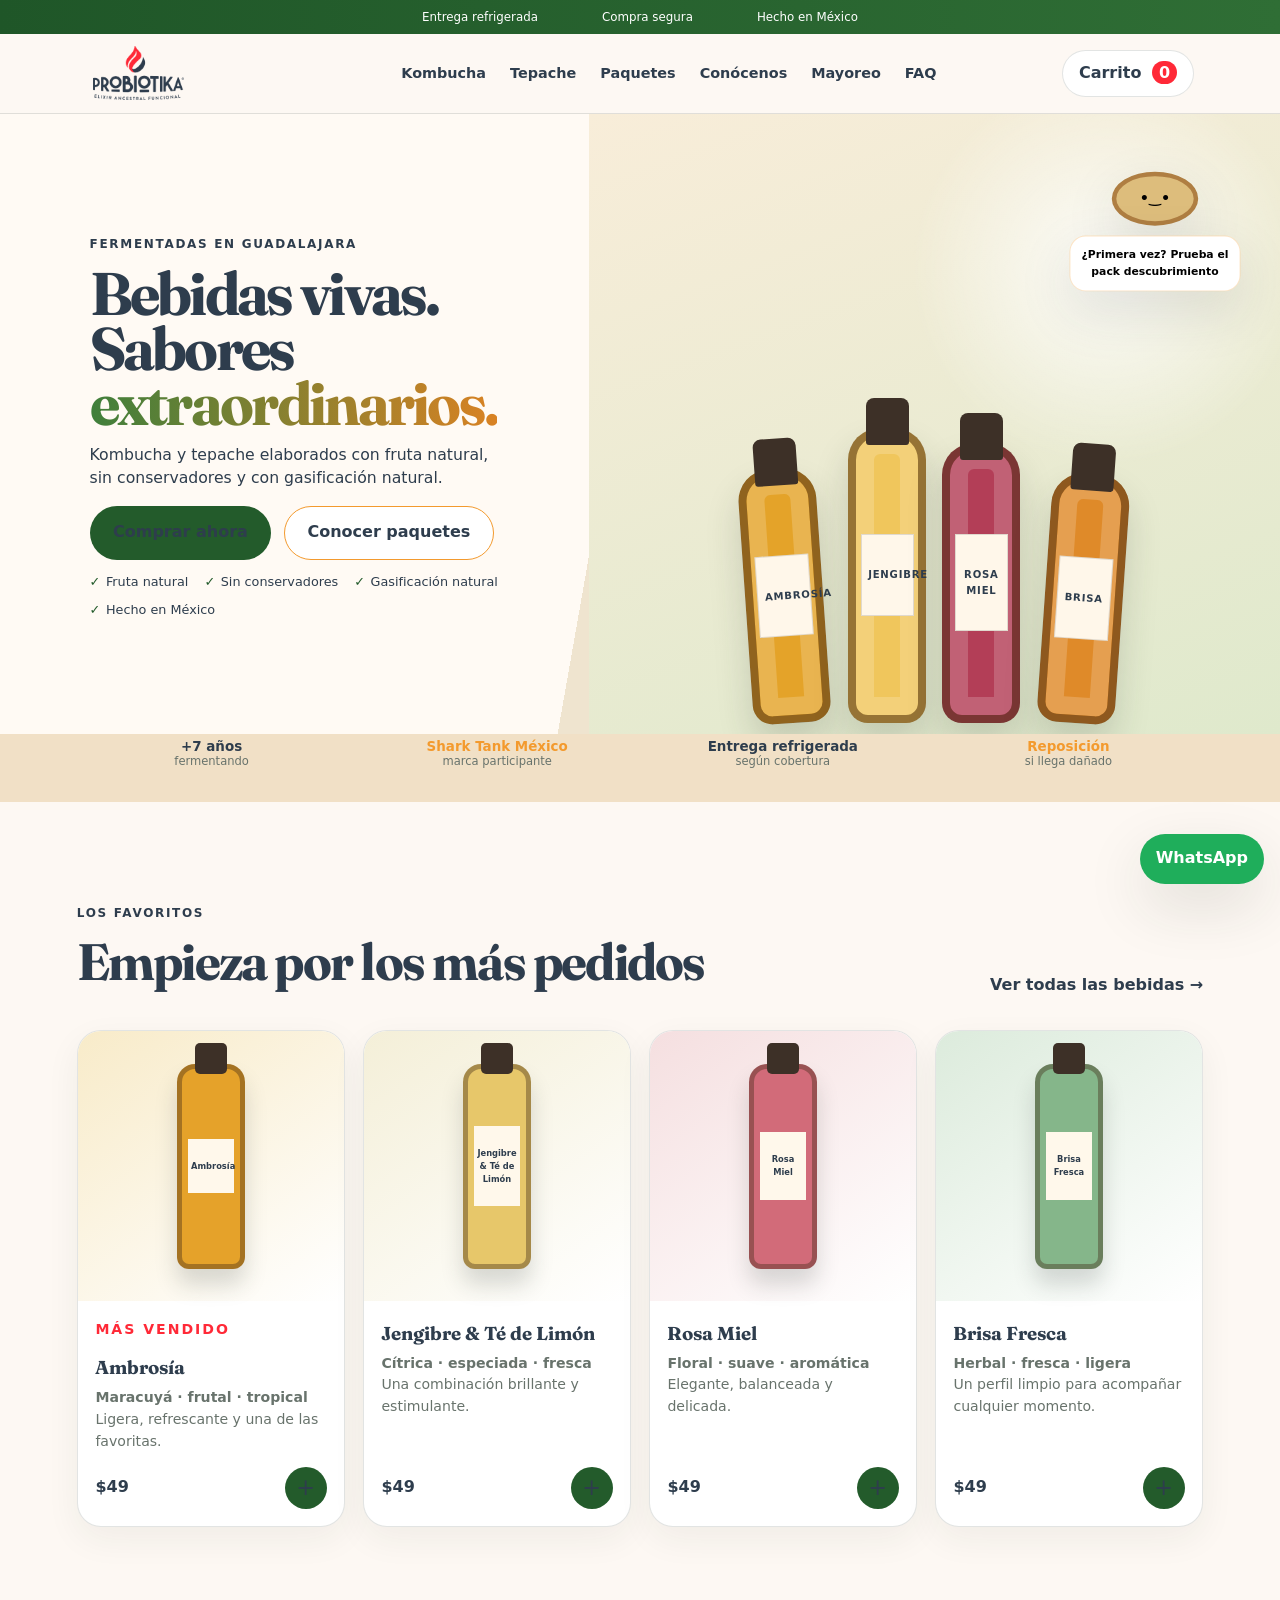
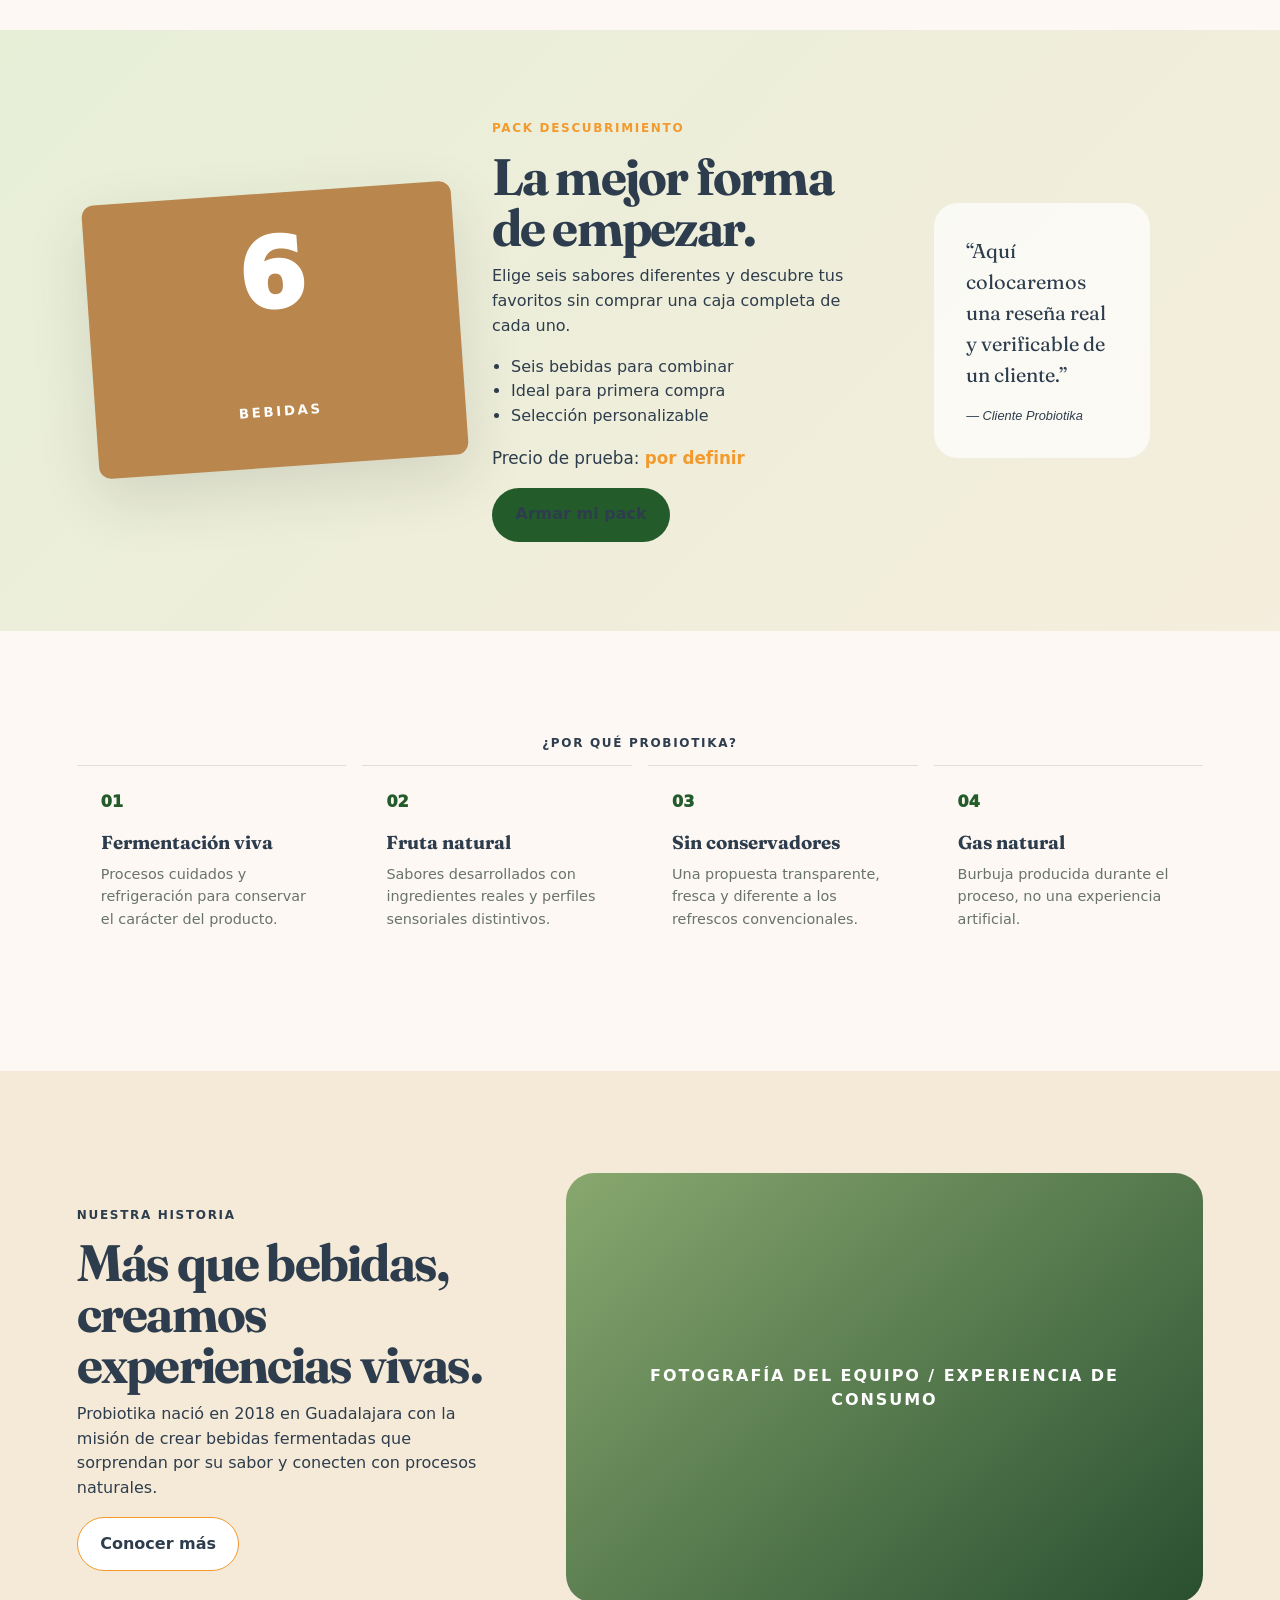
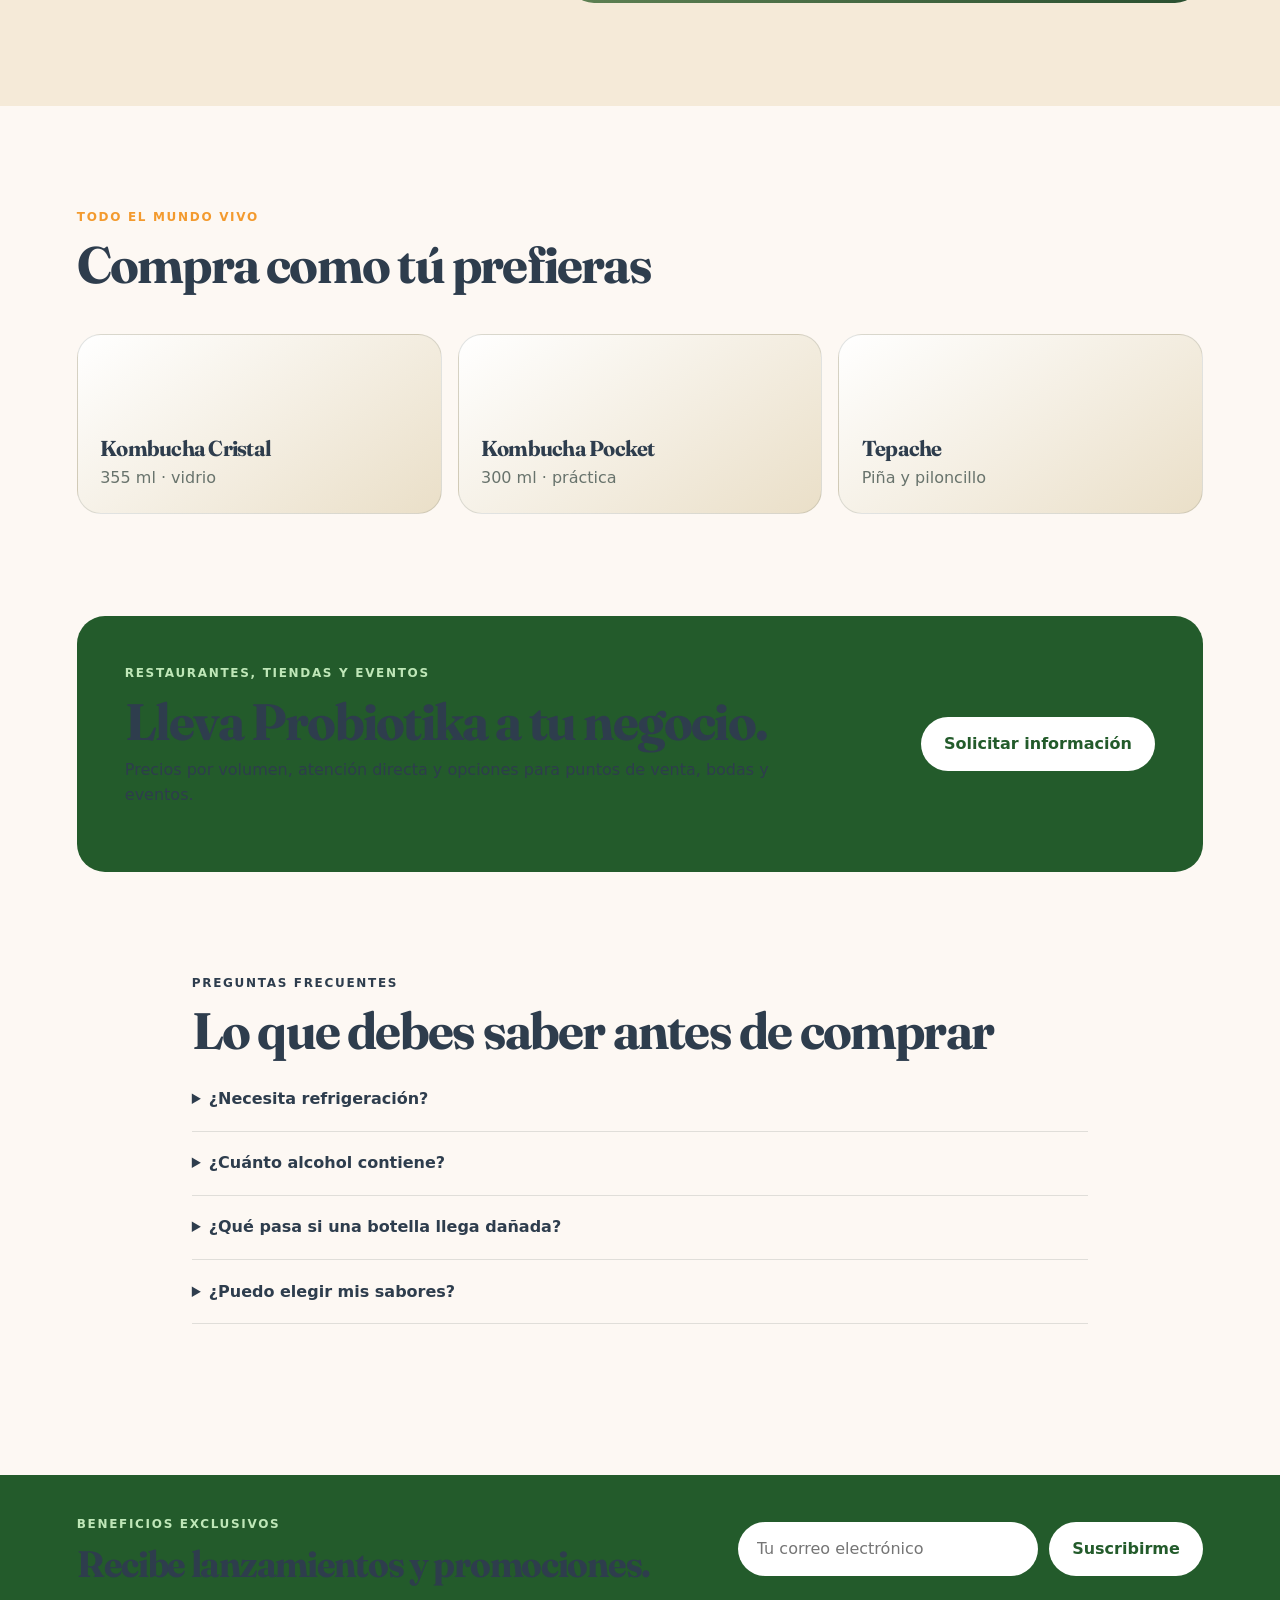
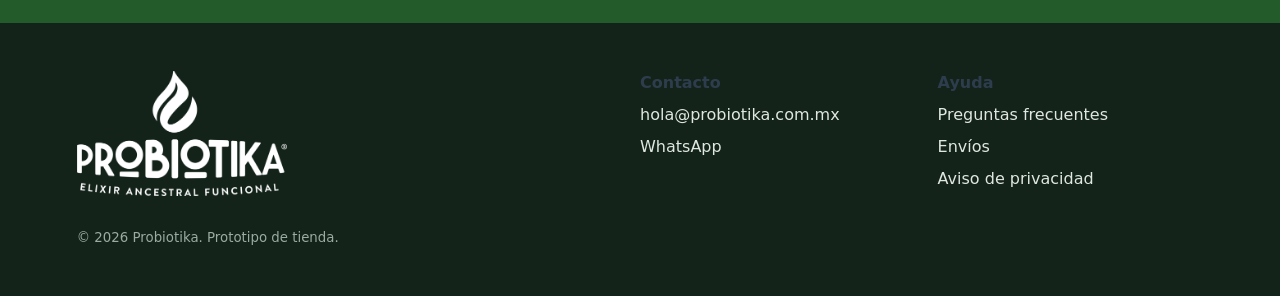
==== commit 8146b1d5: "Add files via upload" ====
--- a/index.html
+++ b/index.html
@@ -9,6 +9,9 @@
   <meta property="og:title" content="Probiotika | Bebidas vivas">
   <meta property="og:description" content="Descubre kombucha, tepache y bebidas fermentadas mexicanas.">
   <meta property="og:type" content="website">
+  <link rel="preconnect" href="https://fonts.googleapis.com">
+  <link rel="preconnect" href="https://fonts.gstatic.com" crossorigin>
+  <link href="https://fonts.googleapis.com/css2?family=Fraunces:opsz,wght@9..144,600;9..144,700;9..144,800&display=swap" rel="stylesheet">
   <link rel="stylesheet" href="assets/css/styles.css">
   <script defer src="assets/js/app.js"></script>
 </head>
@@ -29,9 +32,9 @@
     <button class="menu-button" id="menuButton" aria-expanded="false" aria-controls="mainNav">☰</button>
 
     <nav id="mainNav" class="main-nav" aria-label="Navegación principal">
-      <a href="#favoritos">Kombucha</a>
-      <a href="#categorias">Tepache</a>
-      <a href="#categorias">Tuba</a>
+      <a href="bebidas.html?tipo=kombucha">Kombucha</a>
+      <a href="bebidas.html?tipo=tepache">Tepache</a>
+      
       <a href="#pack">Paquetes</a>
       <a href="#historia">Conócenos</a>
       <a href="#mayoreo">Mayoreo</a>
@@ -49,7 +52,7 @@
         <p class="eyebrow">FERMENTADAS EN GUADALAJARA</p>
         <h1>Bebidas vivas.<br>Sabores <em>extraordinarios.</em></h1>
         <p class="hero-description">
-          Kombucha, tepache y tuba elaborados con fruta natural, sin conservadores
+          Kombucha y tepache elaborados con fruta natural, sin conservadores
           y con gasificación natural.
         </p>
 
@@ -92,7 +95,7 @@
           <p class="eyebrow">LOS FAVORITOS</p>
           <h2>Empieza por los más pedidos</h2>
         </div>
-        <a href="#categorias">Ver todas las bebidas →</a>
+        <a href="bebidas.html">Ver todas las bebidas →</a>
       </div>
 
       <div class="product-grid" id="productGrid"></div>
@@ -150,10 +153,10 @@
         <div><p class="eyebrow">TODO EL MUNDO VIVO</p><h2>Compra como tú prefieras</h2></div>
       </div>
       <div class="category-grid">
-        <a href="#favoritos"><strong>Kombucha Cristal</strong><span>355 ml · vidrio</span></a>
-        <a href="#favoritos"><strong>Kombucha Pocket</strong><span>300 ml · práctica</span></a>
-        <a href="#favoritos"><strong>Tepache</strong><span>Piña y piloncillo</span></a>
-        <a href="#favoritos"><strong>Tuba</strong><span>Tradición refrescante</span></a>
+        <a href="bebidas.html?tipo=cristal"><strong>Kombucha Cristal</strong><span>355 ml · vidrio</span></a>
+        <a href="bebidas.html?tipo=pocket"><strong>Kombucha Pocket</strong><span>300 ml · práctica</span></a>
+        <a href="bebidas.html?tipo=tepache"><strong>Tepache</strong><span>Piña y piloncillo</span></a>
+        
       </div>
     </section>
 
--- a/assets/css/styles.css
+++ b/assets/css/styles.css
@@ -198,114 +198,14 @@
 
 
 /* =========================================================
-   V3 — HERO + TRUST STRIP COMPLETOS EN EL PRIMER PANTALLAZO
+   V7 — BASE V2 INTACTA
+   Movimiento de Scobyto idéntico a V2:
+   - base transform: scale(.9)
+   - keyframe intermedio: translateY(-8px) rotate(2deg)
+   El navegador interpola también la escala.
    ========================================================= */
-@media (min-width: 1001px) {
-  .hero {
-    height: calc(100vh - 176px) !important;
-    min-height: 500px !important;
-    max-height: 650px !important;
-  }
-
-  .hero-copy {
-    padding-top: clamp(1.7rem, 3.8vh, 3rem) !important;
-    padding-bottom: clamp(1.3rem, 2.8vh, 2.3rem) !important;
-  }
-
-  h1 {
-    font-size: clamp(3.25rem, 4.7vw, 5rem) !important;
-    line-height: .91 !important;
-    margin-bottom: .85rem !important;
-  }
-
-  .hero-description {
-    font-size: .98rem !important;
-    line-height: 1.45 !important;
-  }
-
-  .hero-actions {
-    margin: 1rem 0 .8rem !important;
-  }
-
-  .hero-benefits {
-    gap: .5rem 1rem !important;
-    font-size: .8rem !important;
-    margin-bottom: 0 !important;
-  }
-
-  .hero-visual {
-    min-height: 0 !important;
-    height: 100% !important;
-    padding-top: 1.7rem !important;
-    padding-bottom: 1rem !important;
-  }
-
-  .bottle {
-    width: 78px !important;
-    height: 275px !important;
-  }
-
-  .bottle-one { height: 255px !important; }
-  .bottle-two { height: 295px !important; }
-  .bottle-three { height: 280px !important; }
-  .bottle-four { height: 250px !important; }
-
-  .bottle::before {
-    top: -38px !important;
-    width: 43px !important;
-    height: 47px !important;
-  }
-
-  .scobyto {
-    top: 5% !important;
-    right: 2.5% !important;
-    transform: scale(.76) !important;
-  }
-
-  .trust-strip {
-    height: 72px !important;
-    min-height: 72px !important;
-    padding-top: .55rem !important;
-    padding-bottom: .55rem !important;
-  }
-}
-
-@media (min-width: 1001px) and (max-height: 760px) {
-  .hero {
-    height: calc(100vh - 166px) !important;
-    min-height: 460px !important;
-    max-height: 590px !important;
-  }
-
-  h1 {
-    font-size: clamp(3rem, 4.35vw, 4.55rem) !important;
-  }
-
-  .hero-copy {
-    padding-top: 1.25rem !important;
-    padding-bottom: 1rem !important;
-  }
-
-  .bottle {
-    width: 72px !important;
-    height: 245px !important;
-  }
-
-  .bottle-one { height: 225px !important; }
-  .bottle-two { height: 265px !important; }
-  .bottle-three { height: 250px !important; }
-  .bottle-four { height: 220px !important; }
-
-  .trust-strip {
-    height: 64px !important;
-    min-height: 64px !important;
-  }
-}
-
-
-/* =========================================================
-   V4 — LOGO REAL + SCOBYTO RESTAURADO COMO EN V2
-   ========================================================= */
+
+/* Soporte para logotipo real */
 .brand-logo {
   display: inline-flex !important;
   align-items: center;
@@ -330,13 +230,76 @@
   filter: brightness(0) invert(1);
 }
 
-/* Scobyto vuelve al tamaño y movimiento visual de V2 */
+/* Ajuste de altura, sin modificar transform ni animation de Scobyto */
 @media (min-width: 1001px) {
+  .announcement {
+    min-height: 34px !important;
+    display: flex !important;
+    background: var(--green) !important;
+    color: white !important;
+  }
+
+  .hero {
+    height: calc(100vh - 176px) !important;
+    min-height: 500px !important;
+    max-height: 650px !important;
+  }
+
+  .hero-copy {
+    padding-top: clamp(1.7rem, 3.8vh, 3rem) !important;
+    padding-bottom: clamp(1.3rem, 2.8vh, 2.3rem) !important;
+  }
+
+  h1 {
+    font-size: clamp(3.25rem, 4.7vw, 5rem) !important;
+    line-height: .91 !important;
+    margin-bottom: .85rem !important;
+  }
+
+  .hero-description {
+    font-size: .98rem !important;
+    line-height: 1.45 !important;
+  }
+
+  .hero-actions {
+    margin: 1rem 0 .8rem !important;
+  }
+
+  .hero-benefits {
+    gap: .5rem 1rem !important;
+    font-size: .8rem !important;
+    margin-bottom: 0 !important;
+  }
+
+  .hero-visual {
+    min-height: 0 !important;
+    height: 100% !important;
+    padding-top: 1.7rem !important;
+    padding-bottom: 1rem !important;
+  }
+
+  .bottle {
+    width: 78px !important;
+    height: 275px !important;
+  }
+
+  .bottle-one { height: 255px !important; }
+  .bottle-two { height: 295px !important; }
+  .bottle-three { height: 280px !important; }
+  .bottle-four { height: 250px !important; }
+
+  .bottle::before {
+    top: -38px !important;
+    width: 43px !important;
+    height: 47px !important;
+  }
+
+  /* Idéntico a V2: esta escala base produce el efecto de crecer/disminuir */
   .scobyto {
     top: 8% !important;
     right: 3.5% !important;
-    transform: scale(.9) !important;
-    animation: float 3.2s ease-in-out infinite !important;
+    transform: scale(.9);
+    animation: float 3.2s ease-in-out infinite;
   }
 
   .scobyto-face {
@@ -347,6 +310,20 @@
   .scobyto-message {
     display: block !important;
     max-width: 190px !important;
+  }
+
+  .trust-strip {
+    height: 72px !important;
+    min-height: 72px !important;
+    padding-top: .55rem !important;
+    padding-bottom: .55rem !important;
+  }
+}
+
+/* Keyframe literal de V2 */
+@keyframes float {
+  50% {
+    transform: translateY(-8px) rotate(2deg);
   }
 }
 
@@ -367,8 +344,305 @@
     max-height: 42px;
   }
 
+  /* Idéntico al responsive original: escala base menor */
   .scobyto {
-    transform: scale(.78) !important;
-    animation: float 3.2s ease-in-out infinite !important;
-  }
-}
+    transform: scale(.78);
+    animation: float 3.2s ease-in-out infinite;
+  }
+}
+
+
+/* =========================================================
+   V8 — AJUSTES VISUALES SOLICITADOS
+   - Texto principal en azul oscuro de la paleta
+   - Logo alineado con el inicio de los bloques de contenido
+   - Hero ligeramente más bajo para mostrar completa la franja
+   ========================================================= */
+
+:root {
+  --brand-dark-blue: #2E3D4D;
+}
+
+/* Sustituye el negro visual por el azul oscuro de marca */
+body,
+.site-header,
+.main-nav a,
+.cart-button,
+.hero-copy,
+.hero-copy h1,
+.hero-copy p,
+.hero-benefits,
+.trust-strip,
+.section,
+.section h2,
+.section h3,
+.product-card,
+.pack-section,
+.story-section,
+.category-grid,
+.faq,
+footer {
+  color: var(--brand-dark-blue) !important;
+}
+
+/* Mantiene verdes y otros acentos donde corresponden */
+.eyebrow,
+.hero-copy h1 em,
+.button-primary,
+.add-button,
+.announcement,
+.wholesale,
+.newsletter {
+  color: inherit;
+}
+
+/* Alineación horizontal del logo con el arranque del contenido */
+@media (min-width: 1001px) {
+  .site-header {
+    padding-left: clamp(4rem, 6.7vw, 7rem) !important;
+    padding-right: clamp(4rem, 6.7vw, 7rem) !important;
+  }
+
+  .brand-logo {
+    justify-self: start !important;
+    margin-left: 0 !important;
+  }
+
+  .brand-logo img {
+    width: 175px !important;
+    max-height: 54px !important;
+    object-position: left center !important;
+  }
+
+  /* Hero unos milímetros más bajo */
+  .hero {
+    height: calc(100vh - 190px) !important;
+    min-height: 480px !important;
+    max-height: 620px !important;
+  }
+
+  .hero-copy {
+    padding-top: clamp(1.35rem, 3vh, 2.5rem) !important;
+    padding-bottom: clamp(1rem, 2.2vh, 1.8rem) !important;
+  }
+
+  .hero-visual {
+    padding-top: 1.35rem !important;
+    padding-bottom: .7rem !important;
+  }
+
+  .trust-strip {
+    height: 68px !important;
+    min-height: 68px !important;
+    padding-top: .4rem !important;
+    padding-bottom: .4rem !important;
+  }
+
+  .trust-strip strong {
+    line-height: 1.1 !important;
+  }
+
+  .trust-strip span {
+    line-height: 1.1 !important;
+  }
+}
+
+@media (min-width: 1001px) and (max-height: 760px) {
+  .hero {
+    height: calc(100vh - 180px) !important;
+    min-height: 445px !important;
+    max-height: 565px !important;
+  }
+
+  .trust-strip {
+    height: 62px !important;
+    min-height: 62px !important;
+  }
+}
+
+
+/* =========================================================
+   V9 — PALETA MÁS VIVA SIN PERDER ELEGANCIA
+   Verde = confianza / compra
+   Naranja = energía / descubrimiento
+   Rojo = acentos puntuales
+   ========================================================= */
+:root {
+  --brand-red: #FF2937;
+  --brand-orange: #F39A2E;
+  --brand-gold: #F9A825;
+  --brand-green: #235B2B;
+  --brand-dark-blue: #2E3D4D;
+}
+
+/* Barra superior con profundidad sutil, no chillona */
+.announcement {
+  background: linear-gradient(90deg, #1f5628, #2f6e35) !important;
+}
+
+/* Acento naranja en navegación y enlaces secundarios */
+.main-nav a:hover,
+.section-heading a:hover,
+footer a:hover {
+  color: var(--brand-orange) !important;
+}
+
+/* CTA principal verde; secundarios con acento naranja */
+.button-primary,
+.add-button {
+  background: var(--brand-green) !important;
+}
+
+.button-primary:hover,
+.add-button:hover {
+  background: #194a20 !important;
+}
+
+.button-secondary {
+  border-color: var(--brand-orange) !important;
+  color: var(--brand-dark-blue) !important;
+}
+
+.button-secondary:hover {
+  background: rgba(243,154,46,.10) !important;
+}
+
+/* Titular con transición elegante verde→naranja */
+.hero-copy h1 em {
+  background: linear-gradient(90deg, #3f7f3b 0%, #d98223 100%);
+  -webkit-background-clip: text;
+  background-clip: text;
+  color: transparent !important;
+}
+
+/* Más vendido en rojo, usado con moderación */
+.product-card .eyebrow {
+  color: var(--brand-red) !important;
+}
+
+/* Precio y detalles de pack en naranja */
+.pack-price strong,
+.pack-copy .eyebrow,
+.categories .eyebrow {
+  color: var(--brand-orange) !important;
+}
+
+/* Tarjetas con acento cálido en hover */
+.product-card:hover,
+.category-grid a:hover {
+  border-color: rgba(243,154,46,.55) !important;
+  box-shadow: 0 18px 42px rgba(46,61,77,.11) !important;
+  transform: translateY(-3px);
+}
+
+.product-card,
+.category-grid a {
+  transition: transform .22s ease, border-color .22s ease, box-shadow .22s ease;
+}
+
+/* Carrito y microdetalles en rojo */
+.cart-button span {
+  background: var(--brand-red) !important;
+}
+
+.scobyto-message {
+  border: 1px solid rgba(243,154,46,.28);
+}
+
+/* Franja de confianza: acentos alternados */
+.trust-strip div:nth-child(2) strong,
+.trust-strip div:nth-child(4) strong {
+  color: var(--brand-orange) !important;
+}
+
+/* Categorías: ahora son 3 */
+.category-grid {
+  grid-template-columns: repeat(3, 1fr) !important;
+}
+
+@media (max-width: 1000px) {
+  .category-grid {
+    grid-template-columns: repeat(2, 1fr) !important;
+  }
+}
+
+@media (max-width: 620px) {
+  .category-grid {
+    grid-template-columns: 1fr !important;
+  }
+}
+
+/* Catálogo */
+.catalog-hero {
+  padding: 4rem clamp(1rem,6vw,6rem) 2.5rem;
+  background: linear-gradient(135deg, #fffaf4, #f4ead7);
+}
+
+.catalog-hero h1 {
+  max-width: 850px;
+  margin-bottom: 1rem;
+}
+
+.catalog-toolbar {
+  display: flex;
+  flex-wrap: wrap;
+  gap: .75rem;
+  padding: 0 clamp(1rem,6vw,6rem) 2rem;
+}
+
+.filter-button {
+  border: 1px solid rgba(46,61,77,.18);
+  background: white;
+  color: var(--brand-dark-blue);
+  border-radius: 999px;
+  padding: .7rem 1rem;
+  font-weight: 800;
+  cursor: pointer;
+}
+
+.filter-button.is-active,
+.filter-button:hover {
+  border-color: var(--brand-orange);
+  background: rgba(243,154,46,.10);
+}
+
+
+/* =========================================================
+   V10 — TITULARES CON FRAUNCES
+   Elegante, orgánica y más viva que Georgia.
+   Menús, botones, precios y textos conservan la sans actual.
+   ========================================================= */
+h1,
+h2,
+.section-heading h2,
+.pack-copy h2,
+.story-section h2,
+.faq h2,
+.newsletter h2,
+.wholesale h2,
+.category-grid strong,
+.catalog-hero h1 {
+  font-family: "Fraunces", Georgia, "Times New Roman", serif !important;
+  font-weight: 700;
+  font-variation-settings: "opsz" 72;
+  letter-spacing: -0.035em;
+}
+
+.hero-copy h1 {
+  font-weight: 700 !important;
+  letter-spacing: -0.045em !important;
+}
+
+.product-copy h3,
+.benefits-grid h3,
+.pack-section blockquote {
+  font-family: "Fraunces", Georgia, "Times New Roman", serif !important;
+}
+
+@media (max-width: 620px) {
+  h1,
+  h2,
+  .catalog-hero h1 {
+    letter-spacing: -0.04em !important;
+  }
+}
